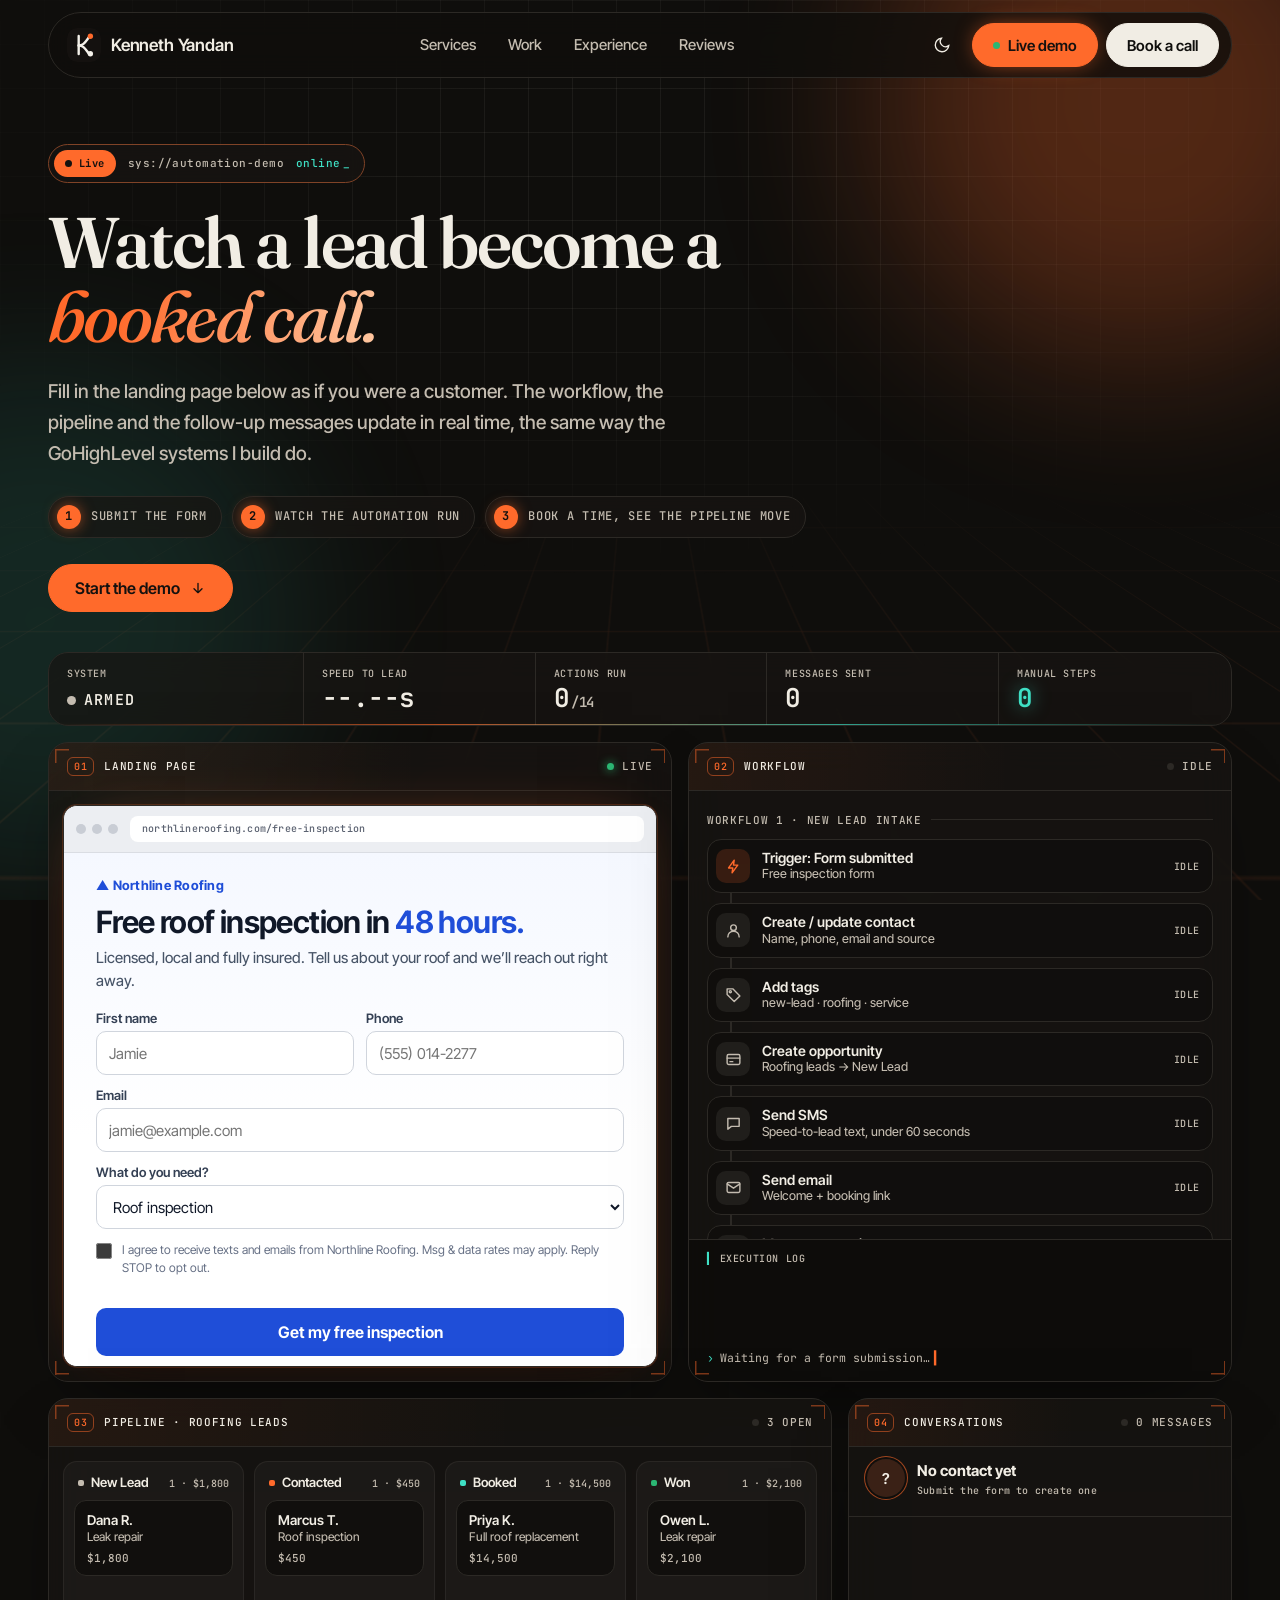
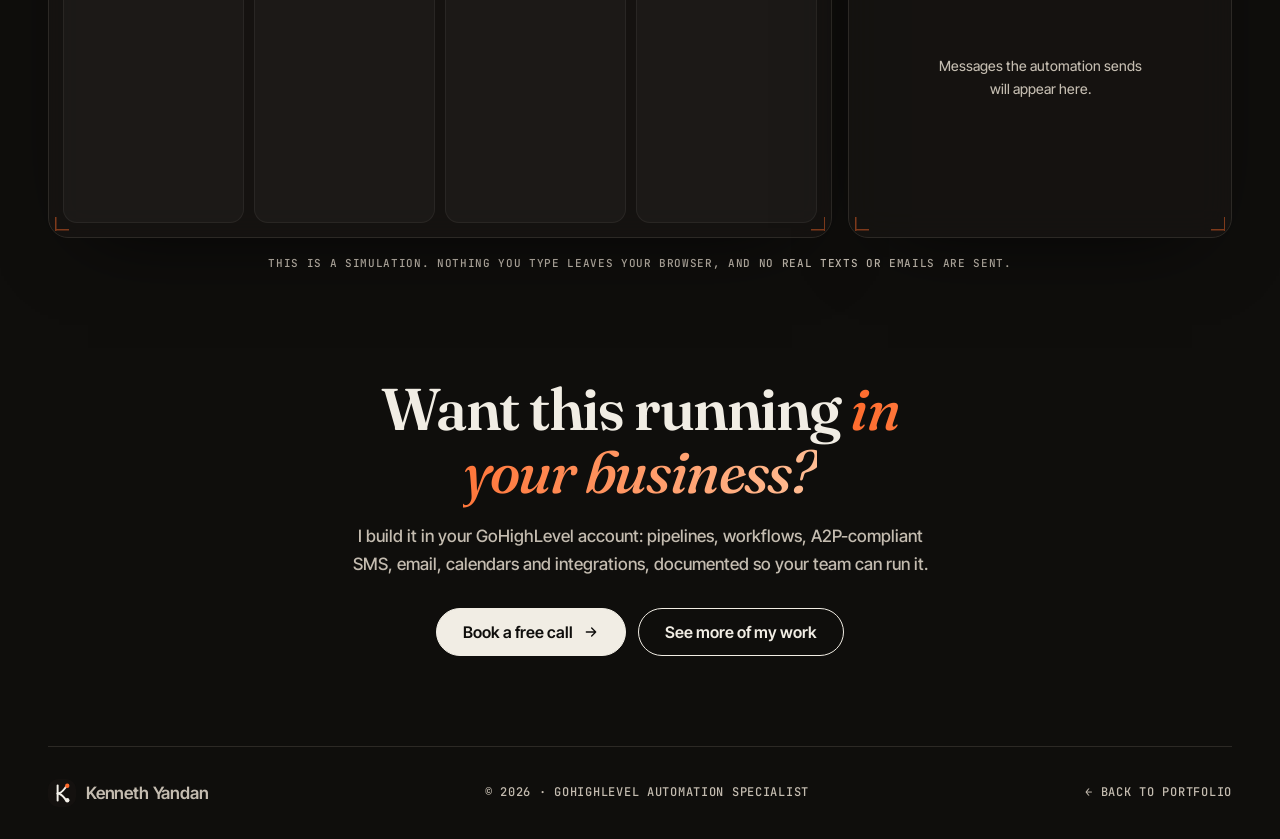
==== demo/index.html @ 8fd677c6 "Add interactive live automation demo page Adds /demo/, a simulated GoHighLevel-style automation that" ====
<!DOCTYPE html>
<html lang="en">
<head>
<meta charset="utf-8">
<meta name="viewport" content="width=device-width, initial-scale=1">
<title>Live Automation Demo | Kenneth Yandan</title>
<meta name="description" content="Try a live GoHighLevel-style automation: submit a landing page form and watch the workflow run, the pipeline move and the follow-up SMS and email go out in real time.">
<meta name="author" content="Kenneth Yandan">
<link rel="canonical" href="https://kennethyandan.com/demo/">
<meta name="theme-color" content="#0F0E0C">
<meta property="og:type" content="website">
<meta property="og:site_name" content="Kenneth Yandan">
<meta property="og:url" content="https://kennethyandan.com/demo/">
<meta property="og:title" content="Live Automation Demo | Kenneth Yandan">
<meta property="og:description" content="Fill a landing page and watch the workflow, pipeline and follow-up run in real time.">
<meta property="og:image" content="https://kennethyandan.com/assets/og-image.png">
<meta name="twitter:card" content="summary_large_image">
<link rel="icon" href="/assets/logo.svg" type="image/svg+xml">
<link rel="apple-touch-icon" href="/assets/apple-touch-icon.png">
<link rel="manifest" href="/site.webmanifest">
<link rel="preconnect" href="https://fonts.googleapis.com">
<link rel="preconnect" href="https://fonts.gstatic.com" crossorigin>
<link href="https://fonts.googleapis.com/css2?family=Fraunces:ital,opsz,wght@0,9..144,500..700;1,9..144,500..700&family=Inter+Tight:wght@400..700&family=JetBrains+Mono:wght@400;500&display=swap" rel="stylesheet">
<link rel="stylesheet" href="/styles.css">
<link rel="stylesheet" href="/demo/demo.css">
<script>try{var t=localStorage.getItem('ky-theme');document.documentElement.dataset.theme=t==='light'?'light':'dark'}catch(e){}</script>
</head>
<body class="demo-page">
<div class="fx-bg" aria-hidden="true"><div class="fx-floor"></div><i class="orb o1"></i><i class="orb o2"></i></div>
<a class="skip" href="#main">Skip to content</a>

<header class="nav" id="top">
  <a class="brand" href="/" aria-label="Kenneth Yandan, home">
    <img src="/assets/logo.svg" alt="" width="34" height="34">
    <span>Kenneth Yandan</span>
  </a>
  <nav aria-label="Primary" class="links" id="menu">
    <a href="/#services">Services</a>
    <a href="/#work">Work</a>
    <a href="/#experience">Experience</a>
    <a href="/#proof">Reviews</a>
    <a href="/demo/" class="m-only nav-demo act" aria-current="page"><i aria-hidden="true"></i>Live demo</a>
  </nav>
  <div class="nav-end">
    <button class="icon-btn" id="theme" type="button" aria-label="Toggle dark mode">
      <svg viewBox="0 0 24 24" width="18" height="18" fill="none" stroke="currentColor" stroke-width="1.8" stroke-linecap="round" aria-hidden="true"><path d="M21 12.8A9 9 0 1 1 11.2 3a7 7 0 0 0 9.8 9.8z"/></svg>
    </button>
    <a class="btn btn-sm btn-demo on" href="/demo/" aria-current="page"><i aria-hidden="true"></i>Live demo</a>
    <a class="btn btn-sm" href="https://calendly.com/kennethyandan/contact" target="_blank" rel="noopener noreferrer">Book a call</a>
    <button class="icon-btn burger" id="burger" type="button" aria-label="Open menu" aria-expanded="false" aria-controls="menu">
      <svg viewBox="0 0 24 24" width="20" height="20" fill="none" stroke="currentColor" stroke-width="1.8" stroke-linecap="round" aria-hidden="true"><path d="M4 8h16M4 16h16"/></svg>
    </button>
  </div>
</header>

<main id="main">
<section class="d-hero wrap" aria-labelledby="d-h">
  <p class="hud-tag mono"><span class="lv"><i aria-hidden="true"></i>Live</span> sys://automation-demo <b>online</b></p>
  <h1 id="d-h" class="d-title">Watch a lead become a <em>booked call.</em></h1>
  <p class="lead">Fill in the landing page below as if you were a customer. The workflow, the pipeline and the follow-up messages update in real time, the same way the GoHighLevel systems I build do.</p>
  <ol class="d-how mono" aria-label="How to use the demo">
    <li><b>1</b> Submit the form</li>
    <li><b>2</b> Watch the automation run</li>
    <li><b>3</b> Book a time, see the pipeline move</li>
  </ol>
  <a class="btn start" href="#lab" id="start">Start the demo
    <svg viewBox="0 0 24 24" width="16" height="16" fill="none" stroke="currentColor" stroke-width="2" stroke-linecap="round" stroke-linejoin="round" aria-hidden="true"><path d="M12 5v14M6 13l6 6 6-6"/></svg>
  </a>
</section>

<section class="wrap lab" id="lab" aria-label="Automation demo">
  <div class="hud" role="status" aria-label="Live metrics">
    <div class="hud-sys"><span class="mono">System</span><b id="m-sys" class="mono">Armed</b></div>
    <div><span class="mono">Speed to lead</span><b id="m-speed">--.--s</b></div>
    <div><span class="mono">Actions run</span><b><span id="m-act">0</span><small>/14</small></b></div>
    <div><span class="mono">Messages sent</span><b id="m-msg">0</b></div>
    <div><span class="mono">Manual steps</span><b class="zero">0</b></div>
  </div>
  <div class="tabs" role="tablist" aria-label="Demo panels">
    <button role="tab" type="button" class="tab on" data-p="page" aria-selected="true" aria-controls="p-page" id="t-page">Page<i></i></button>
    <button role="tab" type="button" class="tab" data-p="flow" aria-selected="false" aria-controls="p-flow" id="t-flow">Workflow<i></i></button>
    <button role="tab" type="button" class="tab" data-p="pipe" aria-selected="false" aria-controls="p-pipe" id="t-pipe">Pipeline<i></i></button>
    <button role="tab" type="button" class="tab" data-p="inbox" aria-selected="false" aria-controls="p-inbox" id="t-inbox">Inbox<i></i></button>
  </div>

  <div class="grid">
    <!-- LANDING PAGE -->
    <article class="pane pane-page on" id="p-page" role="tabpanel" aria-labelledby="t-page">
      <header class="ph"><span class="mono"><em class="pid">01</em>Landing page</span><span class="st mono" id="s-page">Live</span></header>
      <div class="browser">
        <div class="bar"><span class="dots" aria-hidden="true"><i></i><i></i><i></i></span><span class="url mono" id="url">northlineroofing.com/free-inspection</span></div>
        <div class="site" id="site">
          <!-- step: form -->
          <div class="scr on" data-s="form">
            <p class="lp-brand">▲ Northline Roofing</p>
            <h2 class="lp-h">Free roof inspection in <u>48 hours.</u></h2>
            <p class="lp-sub">Licensed, local and fully insured. Tell us about your roof and we’ll reach out right away.</p>
            <form class="lp-form" id="lp" novalidate>
              <div class="two">
                <label>First name<input name="fname" autocomplete="off" required maxlength="30" placeholder="Jamie"></label>
                <label>Phone<input name="phone" type="tel" autocomplete="off" required maxlength="20" placeholder="(555) 014-2277"></label>
              </div>
              <label>Email<input name="email" type="email" autocomplete="off" required maxlength="60" placeholder="jamie@example.com"></label>
              <label>What do you need?
                <select name="svc">
                  <option value="Roof inspection" data-v="450">Roof inspection</option>
                  <option value="Leak repair" data-v="1800">Leak repair</option>
                  <option value="Full roof replacement" data-v="14500">Full roof replacement</option>
                </select>
              </label>
              <label class="chk"><input type="checkbox" name="ok" required> <span>I agree to receive texts and emails from Northline Roofing. Msg &amp; data rates may apply. Reply STOP to opt out.</span></label>
              <p class="lp-err" id="lp-err" role="alert"></p>
              <button class="lp-btn" type="submit">Get my free inspection</button>
              <button class="lp-fill" type="button" id="fill">Fill with sample details</button>
            </form>
          </div>
          <!-- step: automation still running -->
          <div class="scr" data-s="prep">
            <p class="lp-brand">▲ Northline Roofing</p>
            <h2 class="lp-h">Thanks, <span data-name>Jamie</span>! One moment…</h2>
            <p class="lp-sub">We’re getting everything ready. Your booking calendar opens as soon as this finishes.</p>
            <ul class="prep" aria-live="polite">
              <li data-k="contact">Saving your details</li>
              <li data-k="opp">Opening your request</li>
              <li data-k="sms">Texting you a confirmation</li>
              <li data-k="email">Emailing next steps</li>
              <li data-k="contacted">Preparing the booking calendar</li>
            </ul>
          </div>
          <!-- step: thank you + calendar -->
          <div class="scr" data-s="book">
            <p class="lp-brand">▲ Northline Roofing</p>
            <h2 class="lp-h">Thanks, <span data-name>Jamie</span>! Pick a time.</h2>
            <p class="lp-sub">Choose a slot for your <span data-svc>roof inspection</span>. Our automation already texted and emailed you.</p>
            <div class="slots" id="slots"></div>
            <button class="lp-btn" type="button" id="confirm" disabled>Confirm booking</button>
          </div>
          <!-- step: confirmed -->
          <div class="scr" data-s="done">
            <div class="ok-badge" aria-hidden="true"><svg viewBox="0 0 24 24" width="30" height="30" fill="none" stroke="currentColor" stroke-width="2.4" stroke-linecap="round" stroke-linejoin="round"><path d="m5 12.5 4.5 4.5L19 7.5"/></svg></div>
            <h2 class="lp-h">You’re booked, <span data-name>Jamie</span>.</h2>
            <p class="lp-sub" id="done-when"></p>
            <p class="lp-note">That’s the whole system: capture, follow-up and booking, without anyone touching a keyboard.</p>
            <button class="lp-fill" type="button" id="again">Run the demo again</button>
          </div>
        </div>
      </div>
    </article>

    <!-- WORKFLOW -->
    <article class="pane pane-flow" id="p-flow" role="tabpanel" aria-labelledby="t-flow">
      <header class="ph"><span class="mono"><em class="pid">02</em>Workflow</span><span class="st mono" id="s-flow">Idle</span></header>
      <div class="wf" id="wf" data-lenis-prevent></div>
      <div class="log" aria-live="polite">
        <p class="mono log-h">Execution log</p>
        <ol id="log"><li class="mono muted">Waiting for a form submission…</li></ol>
      </div>
    </article>

    <!-- PIPELINE -->
    <article class="pane pane-pipe" id="p-pipe" role="tabpanel" aria-labelledby="t-pipe">
      <header class="ph"><span class="mono"><em class="pid">03</em>Pipeline · Roofing leads</span><span class="st mono" id="s-pipe">4 open</span></header>
      <div class="board" id="board" data-lenis-prevent></div>
    </article>

    <!-- INBOX -->
    <article class="pane pane-inbox" id="p-inbox" role="tabpanel" aria-labelledby="t-inbox">
      <header class="ph"><span class="mono"><em class="pid">04</em>Conversations</span><span class="st mono" id="s-inbox">0 messages</span></header>
      <div class="who-bar" id="who"><span class="av">?</span><div><b>No contact yet</b><small class="mono">Submit the form to create one</small></div></div>
      <div class="tagrow" id="tags"></div>
      <div class="thread" id="thread" data-lenis-prevent aria-live="polite"></div>
    </article>
  </div>

  <p class="fine mono">This is a simulation. Nothing you type leaves your browser, and no real texts or emails are sent.</p>
</section>

<section class="wrap d-cta">
  <h2>Want this running <em>in your business?</em></h2>
  <p>I build it in your GoHighLevel account: pipelines, workflows, A2P-compliant SMS, email, calendars and integrations, documented so your team can run it.</p>
  <div class="cta-row">
    <a class="btn" href="https://calendly.com/kennethyandan/contact" target="_blank" rel="noopener noreferrer">Book a free call
      <svg viewBox="0 0 24 24" width="16" height="16" fill="none" stroke="currentColor" stroke-width="2" stroke-linecap="round" stroke-linejoin="round" aria-hidden="true"><path d="M5 12h14M13 6l6 6-6 6"/></svg>
    </a>
    <a class="btn btn-ghost" href="/#work">See more of my work</a>
  </div>
</section>
</main>

<footer class="foot wrap">
  <a class="brand" href="/"><img src="/assets/logo.svg" alt="" width="28" height="28"><span>Kenneth Yandan</span></a>
  <span class="mono">© <span id="yr">2026</span> · GoHighLevel Automation Specialist</span>
  <a class="mono" href="/">← Back to portfolio</a>
</footer>

<script src="/demo/demo.js" defer></script>
</body>
</html>
---- styles.css ----
:root{
  --bg:#0F0E0C; --surface:#181613; --ink:#F1EDE4; --muted:#C4BCB0; --line:#2C2925;
  --accent:#FF7A45; --accent-2:#FF6A2B; --on-ink:#0F0E0C;
  --serif:'Fraunces',Georgia,serif; --sans:'Inter Tight',system-ui,sans-serif; --mono:'JetBrains Mono',ui-monospace,monospace;
  --ease:cubic-bezier(.2,.7,.2,1); --r:20px; --gut:clamp(16px,4vw,48px);
  color-scheme:dark;
}
:root[data-theme="light"]{
  --bg:#F4F1EA; --surface:#FBF9F4; --ink:#14110F; --muted:#463F37; --line:#D9D3C7;
  --accent:#C7431A; --accent-2:#FF6A2B; --on-ink:#F4F1EA; color-scheme:light;
}
*{box-sizing:border-box;margin:0;padding:0}
html{scroll-behavior:smooth;scroll-padding-top:84px}
body{background:var(--bg);color:var(--ink);font:450 17px/1.65 var(--sans);-webkit-font-smoothing:antialiased;overflow-x:hidden;transition:background .4s var(--ease),color .4s var(--ease)}
img{max-width:100%;display:block}
a{color:inherit}
em{font-family:var(--serif);font-style:italic;font-weight:500;color:var(--accent)}
.mono{font:500 12px/1.4 var(--mono);letter-spacing:.06em;text-transform:uppercase}
.wrap{width:min(1240px,100% - 2*var(--gut));margin-inline:auto}
.sr,.skip:not(:focus){position:absolute;width:1px;height:1px;overflow:hidden;clip:rect(0 0 0 0);white-space:nowrap}
.skip:focus{position:fixed;top:12px;left:12px;z-index:200;background:var(--ink);color:var(--bg);padding:10px 16px;border-radius:8px}
:focus-visible{outline:3px solid var(--accent);outline-offset:3px;border-radius:6px}
.progress{position:fixed;inset:0 0 auto 0;height:2px;z-index:120}
.progress i{display:block;height:100%;width:100%;background:var(--accent);transform:scaleX(0);transform-origin:left}

/* nav */
.nav{position:fixed;inset:12px var(--gut) auto;z-index:100;display:flex;align-items:center;justify-content:space-between;gap:16px;padding:10px 12px 10px 18px;border:1px solid var(--line);border-radius:999px;background:color-mix(in srgb,var(--bg) 80%,transparent);backdrop-filter:blur(14px);-webkit-backdrop-filter:blur(14px);max-width:1240px;margin-inline:auto}
.brand{display:inline-flex;align-items:center;gap:10px;text-decoration:none;font-weight:600;letter-spacing:-.01em}
.brand img{border-radius:10px}
.links{display:flex;gap:4px}
.links a{text-decoration:none;font-weight:500;font-size:15px;color:var(--muted);padding:8px 14px;border-radius:999px;transition:color .2s,background .2s}
.links a:hover,.links a.act{color:var(--ink);background:color-mix(in srgb,var(--ink) 7%,transparent)}
.nav-end{display:flex;align-items:center;gap:8px}
.icon-btn{width:44px;height:44px;display:grid;place-items:center;border:0;background:transparent;color:var(--ink);border-radius:50%;cursor:pointer;transition:background .2s}
.icon-btn:hover{background:color-mix(in srgb,var(--ink) 8%,transparent)}
.burger{display:none}
.btn{display:inline-flex;align-items:center;gap:10px;min-height:48px;padding:0 26px;border-radius:999px;border:1px solid var(--ink);background:var(--ink);color:var(--on-ink);font:600 16px var(--sans);text-decoration:none;cursor:pointer;transition:transform .3s var(--ease),background .25s,color .25s}
.btn:hover{background:var(--accent);border-color:var(--accent);color:#fff}
.btn-ghost{background:transparent;color:var(--ink)}
.btn-ghost:hover{background:var(--ink);border-color:var(--ink);color:var(--on-ink)}
.btn-sm{min-height:44px;padding:0 20px;font-size:15px}

/* hero */
.hero{position:relative;padding:150px 0 40px;overflow:hidden}
.glow{position:absolute;inset:0;pointer-events:none;background:radial-gradient(520px circle at var(--mx,70%) var(--my,30%),color-mix(in srgb,var(--accent-2) 22%,transparent),transparent 70%)}
.hero-grid{position:relative;display:grid;grid-template-columns:1.25fr .75fr;gap:clamp(24px,5vw,80px);align-items:center}
.eyebrow{display:flex;align-items:center;gap:10px;font:500 13px var(--mono);letter-spacing:.08em;text-transform:uppercase;color:var(--muted);margin-bottom:20px}
.dot{width:8px;height:8px;border-radius:50%;background:#2BB673;box-shadow:0 0 0 0 #2BB67388;animation:ping 2s infinite}
@keyframes ping{70%{box-shadow:0 0 0 10px #2BB67300}100%{box-shadow:0 0 0 0 #2BB67300}}
h1{font:600 clamp(46px,7vw,108px)/1.02 var(--serif);letter-spacing:-.035em}
h1 .line{display:block;overflow:hidden;padding-bottom:.08em}
h1 .line>span{display:block;transform:translateY(105%);animation:up 1s var(--ease) forwards}
h1 .line:nth-child(2)>span{animation-delay:.12s} h1 .line:nth-child(3)>span{animation-delay:.24s}
@keyframes up{to{transform:none}}
.lead{max-width:560px;margin:28px 0 36px;font-size:19px;font-weight:500;color:var(--muted)}
.lead strong{color:var(--ink);font-weight:600}
.cta-row{display:flex;flex-wrap:wrap;gap:12px}
.portrait{position:relative;justify-self:center;width:min(100%,420px)}
.frame{border-radius:999px 999px 28px 28px;overflow:hidden;aspect-ratio:4/5;background:#C9541F;border:1px solid var(--line);transform:rotate(1.5deg);transition:transform .6s var(--ease)}
.portrait:hover .frame{transform:rotate(0)}
.frame img{width:100%;height:100%;object-fit:cover}
.portrait figcaption{margin-top:16px;color:var(--muted);font-size:11px}
.chip{position:absolute;display:flex;align-items:center;gap:8px;padding:9px 14px;border-radius:999px;background:var(--surface);border:1px solid var(--line);font:500 12px var(--mono);box-shadow:0 10px 30px -12px #0004;animation:float 6s ease-in-out infinite}
.chip i{width:7px;height:7px;border-radius:50%;background:#2BB673}
.c1{top:14%;left:-8%}.c2{top:52%;right:-6%;animation-delay:-2s}.c3{bottom:16%;left:-10%;animation-delay:-4s}
@keyframes float{50%{transform:translateY(-10px)}}
.stats{display:grid;grid-template-columns:repeat(4,1fr);gap:0;margin-top:72px;border-top:1px solid var(--line)}
.stats div{padding:28px 0 8px;border-right:1px solid var(--line);padding-left:24px}
.stats div:first-child{padding-left:0}.stats div:last-child{border:0}
.stats b{display:block;font:550 clamp(44px,5vw,72px)/1 var(--serif);letter-spacing:-.02em}
.stats span{color:var(--muted);font-size:14px;font-weight:500}

/* marquee */
.marquee{border-block:1px solid var(--line);overflow:hidden;padding:22px 0;margin-top:40px;position:relative}
.track{display:flex;gap:56px;width:max-content;animation:slide 40s linear infinite}
.track span{font:550 30px var(--serif);color:var(--muted);white-space:nowrap}
.track span::after{content:"✦";margin-left:56px;color:var(--accent);font-size:16px;vertical-align:middle}
.marquee:hover .track{animation-play-state:paused}
@keyframes slide{to{transform:translateX(-50%)}}

/* sections */
section.wrap,.dsec,.proof,.contact{padding-block:clamp(48px,5.6vw,88px)}
section.wrap{position:relative}
section.wrap:not(.about)::before{content:'';position:absolute;top:0;left:0;right:0;height:1px;background:var(--line);transform:scaleX(var(--ls,1));transform-origin:left}
.dsec+.work::before{display:none}
.about{border-top:0!important;padding-top:clamp(56px,6vw,96px)}

.proof{padding-inline:0}
h2{font:600 clamp(34px,4.6vw,66px)/1.08 var(--serif);letter-spacing:-.025em;max-width:18ch}
h2.big{max-width:22ch}
.about-grid{display:grid;grid-template-columns:1.1fr .9fr;gap:clamp(24px,6vw,96px);align-items:start}
.about-grid p{color:var(--muted);font-weight:500;margin-bottom:18px}
.links-inline a{color:var(--accent);font-weight:500;text-underline-offset:4px}

.rows{list-style:none;margin-top:40px;border-top:1px solid var(--line)}
.row{display:grid;grid-template-columns:60px 1.1fr 1.4fr 1fr;gap:24px;align-items:baseline;padding:26px 12px;border-bottom:1px solid var(--line);transition:background .3s,padding .4s var(--ease)}
.row:hover{background:var(--surface);padding-left:28px}
.row h3{font:550 30px/1.15 var(--serif);letter-spacing:-.01em}
.row p{color:var(--muted);font-size:16px;font-weight:500}
.row .n,.tags{color:var(--muted)}
.tags{font-size:11px;text-align:right}


/* work */
.work-head{display:flex;flex-wrap:wrap;justify-content:space-between;align-items:end;gap:24px}
.filters{display:flex;flex-wrap:wrap;gap:8px}
.f{min-height:44px;padding:0 18px;border-radius:999px;border:1px solid var(--line);background:transparent;color:var(--ink);font:500 14px var(--sans);cursor:pointer;transition:all .2s}
.f:hover{border-color:var(--ink)}.f.on{background:var(--ink);color:var(--on-ink);border-color:var(--ink)}
.list{list-style:none;margin-top:32px;border-top:1px solid var(--line)}
.item{display:grid;grid-template-columns:52px 1fr 180px 40px;align-items:center;gap:20px;padding:22px 8px;border-bottom:1px solid var(--line);text-decoration:none;color:inherit;transition:background .25s,padding .4s var(--ease),opacity .3s}
a.item{cursor:pointer}
.item:hover{background:var(--surface);padding-left:22px}
.item .t{font:550 clamp(22px,2.6vw,34px)/1.15 var(--serif)}
.item .k,.item .n{color:var(--muted)}
.item .ar{justify-self:end;opacity:.3;transition:opacity .2s,transform .3s var(--ease)}
a.item:hover .ar{opacity:1;transform:translate(3px,-3px);color:var(--accent)}
.item[hidden]{display:none}
.note{margin-top:24px;color:var(--muted);font-size:11px}
.peek{position:fixed;left:0;top:0;z-index:90;width:340px;border-radius:16px;overflow:hidden;background:var(--surface);border:1px solid var(--line);pointer-events:none;opacity:0;scale:.92;transition:opacity .2s,scale .3s var(--ease);box-shadow:0 30px 60px -20px #0009}
.peek.show{opacity:1;scale:1}
.peek .shot{aspect-ratio:16/10;background:linear-gradient(135deg,var(--line),var(--surface))}
.peek img{width:100%;height:100%;object-fit:cover;object-position:top;opacity:0;transition:opacity .25s}
.peek img.ok{opacity:1}
.peek .cap{display:flex;justify-content:space-between;align-items:center;gap:12px;padding:12px 14px}
.peek .cap b{font:600 14px/1.25 var(--sans)}
.peek .cap .mono{color:var(--accent);font-size:10px;white-space:nowrap}

/* exp */
.jobs{margin-top:40px;border-top:1px solid var(--line)}
.job{display:grid;grid-template-columns:220px 1fr;gap:32px;padding:32px 0;border-bottom:1px solid var(--line)}
.when{color:var(--accent)}
.job h3{font:550 34px/1.1 var(--serif)}
.org{color:var(--muted);margin:6px 0 16px;font-weight:500}
.job ul{color:var(--muted);padding-left:18px;max-width:720px}.job li{margin-bottom:6px}
.edu{margin-top:28px;color:var(--muted);font-size:12px}

/* proof */
.proof{background:var(--surface);border-block:1px solid var(--line)}
.cards{display:grid;grid-template-columns:repeat(2,1fr);gap:16px;margin-top:56px}
.card{border:1px solid var(--line);background:var(--bg);border-radius:var(--r);padding:28px;display:flex;flex-direction:column;gap:12px;transition:transform .4s var(--ease)}
.card:hover{transform:translateY(-6px)}
.stars{color:var(--accent);letter-spacing:3px}
blockquote{display:none}
.card p{color:var(--muted);font-size:15px;font-weight:500;flex:1}
.card .who{display:flex;align-items:center;gap:12px;margin-top:8px}
.av{width:40px;height:40px;border-radius:50%;display:grid;place-items:center;font:600 15px var(--sans);background:color-mix(in srgb,var(--accent) 18%,var(--bg));color:var(--ink)}
.badge{display:inline-flex;align-items:center;gap:8px;font:600 14px var(--sans)}
.badge::before{content:'';width:9px;height:9px;border-radius:50%;background:#2BB673}
.card q{quotes:none;font:500 16px/1.55 var(--sans);color:var(--ink)}
.card small{color:var(--muted);font:500 12px var(--mono)}
.socials{display:flex;flex-wrap:wrap;gap:10px;margin-top:8px}
.socials a{display:inline-flex;align-items:center;min-height:44px;padding:0 18px;border:1px solid var(--line);border-radius:999px;text-decoration:none;font-weight:600;font-size:15px;transition:all .2s}
.socials a:hover{background:var(--ink);color:var(--on-ink);border-color:var(--ink)}
.book{margin-top:32px}
figcaption{font-weight:600}

/* contact */
.huge{font-size:clamp(44px,6.4vw,96px);max-width:14ch}
.c-grid{display:grid;grid-template-columns:1.1fr .9fr;gap:clamp(32px,6vw,96px);align-items:start}
.c-links{list-style:none;margin-top:40px;display:grid;gap:18px}
.c-links li{display:grid;gap:2px}.c-links .mono{color:var(--muted)}
.c-links a{font-size:22px;text-underline-offset:5px}.c-links a:hover{color:var(--accent)}
.form{display:grid;gap:8px;padding:32px;border:1px solid var(--line);border-radius:28px;background:var(--surface)}
.form label{font-weight:500;font-size:15px;margin-top:8px}
.form input,.form textarea{width:100%;font:400 16px var(--sans);color:var(--ink);background:var(--bg);border:1px solid var(--line);border-radius:14px;padding:14px 16px;min-height:48px}
.form input:focus,.form textarea:focus{outline:3px solid color-mix(in srgb,var(--accent) 55%,transparent);border-color:var(--accent)}
.form .btn{margin-top:16px;justify-content:center}
.err{font-size:14px;min-height:20px}
.err{color:#FF8A7A}
:root[data-theme="light"] .err{color:#C0271B}
.hint{color:var(--muted);font-size:13px}
.foot{display:flex;flex-wrap:wrap;justify-content:space-between;align-items:center;gap:16px;padding-block:32px;border-top:1px solid var(--line);color:var(--muted)}
.foot a{text-decoration:none}
.foot .socials{margin:0}

/* reveal */
.reveal{opacity:0;transform:translateY(28px);transition:opacity .9s var(--ease),transform .9s var(--ease)}
.reveal.in{opacity:1;transform:none}

/* responsive */
@media (max-width:980px){
  .hero-grid,.about-grid,.c-grid{grid-template-columns:1fr}
  .portrait{order:-1;width:min(70%,320px);justify-self:start}
  .row{grid-template-columns:44px 1fr;gap:8px 16px}.row p,.row .tags{grid-column:2;text-align:left}
  .job{grid-template-columns:1fr;gap:12px}
  .hero{padding-top:120px}
}
@media (max-width:860px){
  .burger{display:grid}
  .links{position:fixed;inset:76px var(--gut) auto;flex-direction:column;padding:12px;background:var(--surface);border:1px solid var(--line);border-radius:24px;opacity:0;pointer-events:none;transform:translateY(-8px);transition:.25s var(--ease)}
  .links.open{opacity:1;pointer-events:auto;transform:none}
  .links a{font-size:18px;padding:14px 16px}
  .nav-end .btn-sm{display:none}
}
@media (max-width:640px){
  body{font-size:16px}
  .stats{grid-template-columns:repeat(2,1fr)}
  .stats div:nth-child(2){border-right:0}.stats div:nth-child(3){padding-left:0}
  .item{grid-template-columns:36px 1fr 28px}.item .k{display:none}
  .cards{grid-template-columns:1fr}
  .c1{left:-2%}.c3{left:-2%}.c2{right:-2%}
  .form{padding:22px}
}
@media (hover:none){.peek{display:none}}
@media (prefers-reduced-motion:reduce){
  *,*::before,*::after{animation-duration:.01ms!important;animation-iteration-count:1!important;transition-duration:.01ms!important;scroll-behavior:auto!important}
  .reveal{opacity:1;transform:none}h1 .line>span{transform:none}
  .track{animation:none}
}

/* ambient background + cursor */
.ambient{position:fixed;inset:0;z-index:-1;pointer-events:none;overflow:hidden}
.amb{position:absolute;width:var(--s);height:var(--s);color:var(--ink);opacity:.13;will-change:transform}
.amb svg{width:100%;height:100%;animation:drift var(--dur) ease-in-out var(--dl) infinite alternate}
@keyframes drift{from{transform:translateY(-14px) rotate(calc(var(--rot)*-1))}to{transform:translateY(14px) rotate(var(--rot))}}

.has-cursor,.has-cursor a,.has-cursor button,.has-cursor label{cursor:none}
.has-cursor input,.has-cursor textarea{cursor:text}
.ring,.cdot{position:fixed;left:0;top:0;pointer-events:none;z-index:300;will-change:transform}
.ring{width:38px;height:38px;border:1.5px solid var(--accent-2);border-radius:50%;transition:width .25s var(--ease),height .25s var(--ease),background .25s}
.ring.big{width:64px;height:64px;background:color-mix(in srgb,var(--accent-2) 18%,transparent)}
.cdot{width:6px;height:6px;border-radius:50%;background:var(--accent-2)}
.portrait .frame{transform:perspective(900px) rotate(1.5deg) rotateX(var(--tx,0deg)) rotateY(var(--ty,0deg));transition:transform .25s var(--ease)}
.portrait:hover .frame{transform:perspective(900px) rotateX(var(--tx,0deg)) rotateY(var(--ty,0deg))}

/* see more */
.more{display:inline-flex;align-items:center;gap:10px;margin-top:28px;min-height:48px;padding:0 24px;border-radius:999px;border:1px solid var(--ink);background:transparent;color:var(--ink);font:600 15px var(--sans);cursor:pointer;transition:background .25s,color .25s}
.more:hover{background:var(--ink);color:var(--on-ink)}
.more svg{transition:transform .3s var(--ease)}.more.open svg{transform:rotate(180deg)}
.more[hidden]{display:none}
.list li:not([hidden]){animation:in .5s var(--ease) both}
@keyframes in{from{opacity:0;transform:translateY(10px)}}
/* calmer ambient icons */
.amb{opacity:.08!important}
:root[data-theme="light"] .amb{opacity:.055!important}
@keyframes drift{from{transform:translateY(-7px) rotate(calc(var(--rot)*-.5))}to{transform:translateY(7px) rotate(calc(var(--rot)*.5))}}
@media (max-width:1100px){.ambient{display:none}}
/* new cursor: dot that morphs into a labelled pill */
.ring,.cdot{display:none}
.cur{position:fixed;left:0;top:0;z-index:300;pointer-events:none;will-change:transform}
.cur span{position:absolute;left:0;top:0;translate:-50% -50%;display:grid;place-items:center;width:10px;height:10px;border-radius:999px;background:var(--accent-2);color:#14110F;font:700 12px var(--sans);letter-spacing:.02em;overflow:hidden;transition:width .3s var(--ease),height .3s var(--ease),opacity .2s,scale .2s}
.cur.link span{width:34px;height:34px;opacity:.35}
.cur.pill span{width:64px;height:64px;opacity:1}
.cur.text span{width:2px;height:22px;border-radius:2px}
.cur.down span{scale:.8}
@media (prefers-reduced-motion:reduce){.cur{display:none}}

/* mobile: centered hero, better touch + sizing */
html{-webkit-text-size-adjust:100%}
a,button{-webkit-tap-highlight-color:transparent;touch-action:manipulation}
@media (max-width:980px){
  .hero{padding:104px 0 32px}
  .hero-copy{text-align:center}
  .hero-copy .eyebrow{display:block;text-align:center}
  .hero-copy .dot{display:inline-block;margin-right:8px;vertical-align:middle}
  .hero-copy .lead{margin-inline:auto}
  .cta-row{justify-content:center}
  .portrait{justify-self:center;margin-inline:auto;width:min(74%,300px)}
  .portrait figcaption{text-align:center}
  .stats{margin-top:48px;text-align:center}
  .stats div{padding-left:0}
}
@media (max-width:640px){
  :root{--gut:20px}
  .nav{inset:10px 12px auto;padding:6px 8px 6px 14px}
  h1{font-size:clamp(38px,11.4vw,52px);line-height:1.04}
  .lead{font-size:17px;margin:20px auto 28px}
  .cta-row .btn{width:100%;justify-content:center}
  .eyebrow{font-size:11px;letter-spacing:.06em}
  h2{font-size:clamp(30px,9vw,40px);max-width:none}
  .huge{font-size:clamp(38px,11vw,52px)}
  .chip{font-size:10px;padding:7px 11px}
  .c1{top:8%;left:-6%}.c2{top:46%;right:-8%}.c3{bottom:12%;left:-8%}
  .stats b{font-size:44px}
  .row{padding:22px 4px}.row h3{font-size:24px}
  .item{padding:18px 4px;gap:12px;grid-template-columns:30px 1fr 24px}.item .t{font-size:20px}
  .job h3{font-size:26px}
  .filters{gap:6px}.f{padding:0 14px}
  .card{padding:22px}.form{border-radius:22px}
  .foot{flex-direction:column;text-align:center;gap:14px}.foot .socials{justify-content:center}
  .c-links a{font-size:19px;overflow-wrap:anywhere}
  .more{width:100%;justify-content:center}
  .marquee .track span{font-size:24px}
}


/* ---- Lenis smooth scroll ---- */
html.lenis,html.lenis body{height:auto}
.lenis.lenis-smooth{scroll-behavior:auto!important}
.lenis.lenis-smooth [data-lenis-prevent]{overscroll-behavior:contain}
.lenis.lenis-stopped{overflow:hidden}
/* ---- split-word reveals ---- */
.w{display:inline-block;overflow:hidden;vertical-align:top;padding:0 .07em .14em;margin:0 -.07em -.14em}
.w>span{display:inline-block;will-change:transform}
.sw{display:inline}
/* ---- booking pop-up ---- */
.cal{position:fixed;inset:0;z-index:250;display:grid;place-items:center;padding:24px}
.cal[hidden]{display:none}
.cal-bg{position:absolute;inset:0;background:color-mix(in srgb,#000 66%,transparent);-webkit-backdrop-filter:blur(12px);backdrop-filter:blur(12px);opacity:0;transition:opacity .4s var(--ease)}
.cal-panel{position:relative;display:flex;flex-direction:column;width:min(980px,100%);height:min(780px,calc(100dvh - 48px));background:var(--surface);border:1px solid var(--line);border-radius:28px;box-shadow:0 50px 140px -30px #000d,0 0 0 1px color-mix(in srgb,var(--accent-2) 10%,transparent);overflow:hidden;opacity:0;transform:translateY(28px) scale(.96);transition:opacity .4s var(--ease),transform .6s var(--ease)}
.cal-panel::before{content:'';position:absolute;inset:-40% -20% auto auto;width:60%;height:70%;background:radial-gradient(closest-side,color-mix(in srgb,var(--accent-2) 26%,transparent),transparent);pointer-events:none}
.cal.open .cal-bg{opacity:1}.cal.open .cal-panel{opacity:1;transform:none}
.cal-head{position:relative;display:flex;align-items:center;justify-content:space-between;gap:16px;padding:16px 18px 16px 22px;border-bottom:1px solid var(--line)}
.cal-id{display:flex;align-items:center;gap:14px}.cal-id img{border-radius:12px}
.cal-title{font:600 22px/1.1 var(--serif);letter-spacing:-.01em}
.cal-sub{color:var(--muted);font-size:14px;font-weight:500}
.cal-x{width:44px;height:44px;flex:none;display:grid;place-items:center;border-radius:50%;border:1px solid var(--line);background:transparent;color:var(--ink);cursor:pointer;transition:background .2s,transform .4s var(--ease),border-color .2s}
.cal-x:hover{background:var(--ink);color:var(--on-ink);border-color:var(--ink);transform:rotate(90deg)}
.cal-body{position:relative;flex:1;min-height:0}
.cal-frame{position:absolute;inset:0}
.cal-frame iframe,.cal-frame .calendly-inline-widget{position:absolute;inset:0;width:100%!important;height:100%!important;min-width:0!important;border:0}
.cal-skel{position:absolute;inset:0;display:grid;place-content:center;justify-items:center;gap:16px;background:var(--surface);color:var(--muted);transition:opacity .5s,visibility .5s;pointer-events:none}
.cal-body:not(.loading) .cal-skel{opacity:0;visibility:hidden}
.spin{width:40px;height:40px;border-radius:50%;border:3px solid var(--line);border-top-color:var(--accent-2);animation:spin .9s linear infinite}
@keyframes spin{to{transform:rotate(360deg)}}
.cal-foot{padding:12px 20px calc(12px + env(safe-area-inset-bottom));border-top:1px solid var(--line);text-align:center}
.cal-foot a{color:var(--muted);text-decoration:none;font-size:11px}.cal-foot a:hover{color:var(--accent)}
html.modal-open,html.modal-open *{cursor:auto!important}
html.modal-open .cal-x,html.modal-open .cal-foot a{cursor:pointer!important}
html.modal-open .cur{display:none}
html.modal-open{overflow:hidden}
@media (max-width:640px){
  .cal{padding:0;place-items:end center}
  .cal-panel{width:100%;height:min(92dvh,760px);border-radius:26px 26px 0 0;transform:translateY(100%)}
  .cal-head{padding:14px 14px 14px 18px}
  .cal-title{font-size:19px}.cal-sub{font-size:13px}
}
@media (prefers-reduced-motion:reduce){.cal-panel,.cal-bg{transition:none}.spin{animation-duration:2s!important}}

/* ---- live demo highlights ---- */
.links a.nav-demo{position:relative;display:inline-flex;align-items:center;gap:8px;color:var(--ink);background:color-mix(in srgb,var(--accent-2) 12%,transparent);box-shadow:inset 0 0 0 1px color-mix(in srgb,var(--accent-2) 55%,transparent),0 0 22px -6px color-mix(in srgb,var(--accent-2) 70%,transparent)}
.links a.nav-demo:hover,.links a.nav-demo.act{background:color-mix(in srgb,var(--accent-2) 22%,transparent);color:var(--ink)}
.nav-demo i,.lv i{width:7px;height:7px;border-radius:50%;background:#2BB673;box-shadow:0 0 0 0 #2BB67388;animation:ping 1.6s infinite;flex:none}
.demo-pill{display:inline-flex;align-items:center;gap:12px;margin-top:22px;padding:7px 16px 7px 7px;border-radius:999px;text-decoration:none;font-weight:600;font-size:15px;color:var(--ink);background:color-mix(in srgb,var(--accent-2) 9%,var(--surface));border:1px solid color-mix(in srgb,var(--accent-2) 45%,var(--line));box-shadow:0 10px 40px -16px color-mix(in srgb,var(--accent-2) 80%,transparent);transition:transform .3s var(--ease),border-color .3s,box-shadow .3s}
.demo-pill:hover{transform:translateY(-2px);border-color:var(--accent-2);box-shadow:0 16px 50px -14px color-mix(in srgb,var(--accent-2) 95%,transparent)}
.demo-pill svg{color:var(--accent-2);transition:transform .3s var(--ease)}.demo-pill:hover svg{transform:translateX(4px)}
.lv{display:inline-flex;align-items:center;gap:7px;padding:6px 11px;border-radius:999px;background:var(--accent-2);color:#14110F;font-weight:700;font-size:10.5px}
.lv i{background:#14110F;animation:blinkdot 1.2s infinite}
@keyframes blinkdot{50%{opacity:.25}}

/* ---- nav: live demo button beside "Book a call" ---- */
.btn-demo{gap:8px;background:color-mix(in srgb,var(--accent-2) 12%,transparent);border-color:color-mix(in srgb,var(--accent-2) 70%,transparent);color:var(--ink);box-shadow:0 0 22px -6px color-mix(in srgb,var(--accent-2) 80%,transparent)}
.btn-demo:hover,.btn-demo.on{background:var(--accent-2);border-color:var(--accent-2);color:#14110F}
.btn-demo i{width:7px;height:7px;border-radius:50%;background:#2BB673;box-shadow:0 0 0 0 #2BB67388;animation:ping 1.6s infinite;flex:none}
.m-only{display:none!important}
@media (max-width:860px){.links a.m-only{display:inline-flex!important}}

/* ---- homepage: live demo preview section (always dark, HUD look) ---- */
.dsec{--d-bg:#0B0A09;--d-ink:#F1EDE4;--d-muted:#A9A195;--d-line:#2A2622;--d-cyan:#3FE0C5;--d-ok:#2BB673;position:relative;overflow:hidden;background:var(--d-bg);color:var(--d-ink);border-block:1px solid var(--d-line)}
.dsec-bg{position:absolute;inset:0;pointer-events:none;background:radial-gradient(600px circle at 85% 20%,color-mix(in srgb,var(--accent-2) 28%,transparent),transparent 70%),radial-gradient(500px circle at 5% 100%,color-mix(in srgb,var(--d-cyan) 12%,transparent),transparent 70%)}
.dsec-bg::before{content:'';position:absolute;inset:0;background-image:linear-gradient(#ffffff0d 1px,transparent 1px),linear-gradient(90deg,#ffffff0d 1px,transparent 1px);background-size:40px 40px;-webkit-mask-image:radial-gradient(ellipse 70% 80% at 60% 40%,#000 30%,transparent 80%);mask-image:radial-gradient(ellipse 70% 80% at 60% 40%,#000 30%,transparent 80%)}
.dsec-grid{position:relative;display:grid;grid-template-columns:.9fr 1.1fr;gap:clamp(32px,5vw,72px);align-items:center}
.dsec .eyebrow{color:var(--d-muted)}
.dsec h2{max-width:14ch}
.dsec h2 em{color:var(--accent-2);text-shadow:0 0 28px color-mix(in srgb,var(--accent-2) 55%,transparent)}
.dsec-lead{margin:22px 0 24px;color:var(--d-muted);font-weight:500;max-width:520px}
.dsec-list{list-style:none;display:grid;gap:10px;margin-bottom:32px}
.dsec-list li{display:flex;align-items:center;gap:12px;font:500 15px var(--sans)}
.dsec-list i{width:18px;height:18px;flex:none;border-radius:6px;border:1px solid color-mix(in srgb,var(--d-cyan) 60%,transparent);background:color-mix(in srgb,var(--d-cyan) 12%,transparent);position:relative}
.dsec-list i::after{content:'';position:absolute;left:5px;top:2px;width:5px;height:9px;border:solid var(--d-cyan);border-width:0 2px 2px 0;transform:rotate(45deg)}
.dsec-cta{display:flex;flex-wrap:wrap;align-items:center;gap:14px 18px}
.dsec-cta>.mono{color:var(--d-muted);font-size:11px}
.dsec-btn{padding-left:8px;background:var(--accent-2);border-color:var(--accent-2);color:#14110F;box-shadow:0 14px 44px -12px color-mix(in srgb,var(--accent-2) 90%,transparent)}
.dsec-btn:hover{background:var(--d-ink);border-color:var(--d-ink);color:#14110F}
.dsec-btn .lv{background:#14110F;color:var(--accent-2)}
.dsec-btn .lv i{background:var(--accent-2)}

/* preview console */
.pv{position:relative;display:block;text-decoration:none;color:inherit;border-radius:22px;border:1px solid var(--d-line);background:color-mix(in srgb,#1A1714 80%,transparent);-webkit-backdrop-filter:blur(12px);backdrop-filter:blur(12px);box-shadow:0 0 0 1px color-mix(in srgb,var(--accent-2) 18%,transparent),0 40px 100px -40px #000,0 0 80px -30px color-mix(in srgb,var(--accent-2) 60%,transparent);overflow:hidden;transition:transform .5s var(--ease),box-shadow .5s}
.pv:hover{transform:translateY(-4px);box-shadow:0 0 0 1px color-mix(in srgb,var(--accent-2) 55%,transparent),0 40px 100px -40px #000,0 0 100px -24px color-mix(in srgb,var(--accent-2) 80%,transparent)}
.pv::before{content:'';position:absolute;inset:8px;pointer-events:none;z-index:2;background:linear-gradient(var(--accent-2),var(--accent-2)) top left/14px 1.5px,linear-gradient(var(--accent-2),var(--accent-2)) top left/1.5px 14px,linear-gradient(var(--accent-2),var(--accent-2)) top right/14px 1.5px,linear-gradient(var(--accent-2),var(--accent-2)) top right/1.5px 14px,linear-gradient(var(--accent-2),var(--accent-2)) bottom left/14px 1.5px,linear-gradient(var(--accent-2),var(--accent-2)) bottom left/1.5px 14px,linear-gradient(var(--accent-2),var(--accent-2)) bottom right/14px 1.5px,linear-gradient(var(--accent-2),var(--accent-2)) bottom right/1.5px 14px;background-repeat:no-repeat;opacity:.6}
.pv-bar{display:flex;align-items:center;gap:12px;padding:14px 18px;border-bottom:1px solid var(--d-line);background:linear-gradient(90deg,color-mix(in srgb,var(--accent-2) 10%,transparent),transparent 60%)}
.pv-bar>.mono{flex:1;color:var(--d-muted);font-size:10.5px}
.pv-dots{display:flex;gap:6px}.pv-dots i{width:9px;height:9px;border-radius:50%;background:#3A3530}
.pv-live{display:inline-flex;align-items:center;gap:7px;font-size:10.5px;color:var(--accent-2)}
.pv-live::before{content:'';width:7px;height:7px;border-radius:50%;background:currentColor;box-shadow:0 0 10px currentColor;animation:dblink .9s infinite}
.pv-live.ok{color:var(--d-ok)}.pv-live.ok::before{animation:none}
@keyframes dblink{50%{opacity:.25}}
.pv-body{display:grid;grid-template-columns:1.1fr 1fr;gap:16px;padding:18px}
.pv-steps{list-style:none;display:grid;gap:8px}
.pv-steps li{position:relative;display:grid;grid-template-columns:30px 1fr auto;align-items:center;gap:10px;padding:9px 12px 9px 9px;border:1px solid var(--d-line);border-radius:12px;background:#ffffff05;font:500 13.5px/1.25 var(--sans);color:var(--d-muted);transition:border-color .3s,color .3s,box-shadow .3s,background .3s}
.pv-steps li:not(:last-child)::after{content:'';position:absolute;left:23px;top:100%;width:2px;height:8px;background:var(--d-line)}
.pv-steps b{display:grid;place-items:center;width:30px;height:26px;border-radius:8px;background:#ffffff0d;font-size:10px;color:var(--d-muted)}
.pv-steps span{font-size:9.5px;color:var(--d-muted);opacity:.8}
.pv-steps li.run{color:var(--d-ink);border-color:var(--accent-2);box-shadow:0 0 0 3px color-mix(in srgb,var(--accent-2) 18%,transparent),0 0 26px -6px var(--accent-2)}
.pv-steps li.run b{background:var(--accent-2);color:#14110F}
.pv-steps li.done{color:var(--d-ink);border-color:color-mix(in srgb,var(--d-ok) 50%,var(--d-line));box-shadow:inset 3px 0 0 var(--d-ok)}
.pv-steps li.done b{background:color-mix(in srgb,var(--d-ok) 20%,transparent);color:var(--d-ok)}
.pv-steps li.done:not(:last-child)::after{background:repeating-linear-gradient(180deg,var(--d-ok) 0 3px,transparent 3px 6px);background-size:2px 12px;animation:dflow .5s linear infinite}
@keyframes dflow{to{background-position:0 12px}}
.pv-side{display:grid;grid-template-rows:auto 1fr;gap:14px;min-width:0}
.pv-pipe{border:1px solid var(--d-line);border-radius:14px;padding:12px;background:#ffffff04}
.pv-cols{display:grid;grid-template-columns:repeat(3,1fr);gap:6px;margin-bottom:10px}
.pv-cols span{font-size:9px;color:var(--d-muted);text-align:center;padding-bottom:6px;border-bottom:1px solid var(--d-line)}
.pv-lane{position:relative;height:58px;background:repeating-linear-gradient(90deg,transparent 0 calc(33.333% - 1px),var(--d-line) calc(33.333% - 1px) 33.333%)}
.pv-card{--s:0;position:absolute;top:4px;left:calc(var(--s) * 33.333% + 4px);width:calc(33.333% - 8px);padding:7px 8px;border-radius:9px;background:linear-gradient(#141210,#141210) padding-box,linear-gradient(120deg,var(--accent-2),var(--d-cyan)) border-box;border:1px solid transparent;box-shadow:0 0 22px -6px var(--accent-2);opacity:0;transform:translateY(-8px) scale(.9);transition:left .8s var(--ease),opacity .4s,transform .5s var(--ease)}
.pv-card.show{opacity:1;transform:none}
.pv-card b{display:block;font:600 12px/1.2 var(--sans)}
.pv-card small{display:block;font-size:10px;color:var(--d-muted);white-space:nowrap;overflow:hidden;text-overflow:ellipsis}
.pv-msgs{display:flex;flex-direction:column;gap:8px;justify-content:flex-start}
.pv-sms,.pv-mail{opacity:0;transform:translateY(10px);transition:opacity .45s,transform .5s var(--ease);font-size:12.5px;line-height:1.4;border-radius:14px;padding:9px 12px}
.pv-sms span,.pv-mail span{display:block;font-size:9px;margin-bottom:3px;opacity:.75}
.pv-sms{align-self:flex-end;max-width:95%;background:linear-gradient(135deg,var(--accent-2),#FFB285);color:#14110F;border-bottom-right-radius:4px;box-shadow:0 10px 30px -12px var(--accent-2)}
.pv-mail{background:#ffffff08;border:1px solid var(--d-line);box-shadow:inset 3px 0 0 var(--d-cyan)}
.pv-sms.show,.pv-mail.show{opacity:1;transform:none}
.pv-go{display:block;padding:12px 18px;border-top:1px solid var(--d-line);color:var(--accent-2);font-size:10.5px;text-align:right}
@media (max-width:980px){.dsec-grid{grid-template-columns:1fr}}
@media (max-width:560px){
  .pv-body{grid-template-columns:1fr;padding:14px}
  .pv-steps li{font-size:13px}
  .dsec-btn{width:100%;justify-content:center}
}
@media (prefers-reduced-motion:reduce){.pv-steps li.done::after{animation:none}}
---- demo/demo.css ----
/* ---- live automation demo ---- */
.demo-page{--ok:#2BB673;--run:var(--accent-2)}
.demo-page main{padding-top:120px}
.demo-page section.wrap::before{display:none}
.d-hero{padding-block:24px 8px!important}
.d-title{font:600 clamp(40px,5.6vw,80px)/1.04 var(--serif);letter-spacing:-.03em;max-width:16ch}
.d-hero .lead{margin:22px 0 26px;max-width:640px}
.d-how{list-style:none;display:flex;flex-wrap:wrap;gap:10px;color:var(--muted)}
.d-how li{display:flex;align-items:center;gap:10px;padding:8px 14px 8px 8px;border:1px solid var(--line);border-radius:999px}
.d-how b{display:grid;place-items:center;width:24px;height:24px;border-radius:50%;background:var(--accent-2);color:#14110F;font-weight:700}

.lab{padding-block:32px 16px!important}
.grid{display:grid;grid-template-columns:6.5fr 1.5fr 4fr;grid-template-areas:"page flow flow" "pipe pipe inbox";grid-template-rows:640px 440px;gap:16px}
.pane{min-width:0;min-height:0;display:flex;flex-direction:column;background:var(--surface);border:1px solid var(--line);border-radius:var(--r);overflow:hidden}
.pane-page{grid-area:page}.pane-flow{grid-area:flow}.pane-pipe{grid-area:pipe}.pane-inbox{grid-area:inbox}
.ph{display:flex;align-items:center;justify-content:space-between;gap:12px;padding:14px 18px;border-bottom:1px solid var(--line)}
.ph .mono{font-size:11px;color:var(--muted)}
.st{display:inline-flex;align-items:center;gap:8px}
.st::before{content:'';width:7px;height:7px;border-radius:50%;background:var(--line)}
.st.live::before{background:var(--ok)}
.st.run{color:var(--run)!important}.st.run::before{background:var(--run);animation:blink 1s infinite}
@keyframes blink{50%{opacity:.25}}
.fine{margin-top:18px;color:var(--muted);font-size:11px;text-align:center}

/* mobile tabs (hidden on desktop) */
.tabs{display:none}

/* ---- landing page (client site keeps its own light look in both themes) ---- */
.browser{flex:1;display:flex;flex-direction:column;min-height:0;margin:14px;border-radius:14px;overflow:hidden;border:1px solid var(--line);background:#fff;box-shadow:0 30px 60px -30px #0008}
.bar{display:flex;align-items:center;gap:12px;padding:10px 12px;background:#ECEEF2;border-bottom:1px solid #DADDE3}
.dots{display:flex;gap:6px}.dots i{width:10px;height:10px;border-radius:50%;background:#C9CDD5}
.url{flex:1;min-width:0;padding:6px 12px;border-radius:8px;background:#fff;color:#5A6170;font-size:10px;text-transform:none;letter-spacing:.02em;white-space:nowrap;overflow:hidden;text-overflow:ellipsis}
.site{position:relative;flex:1;min-height:0;color:#172033;background:linear-gradient(180deg,#F5F8FF 0,#fff 55%);font-family:var(--sans)}
.scr{position:absolute;inset:0;padding:24px clamp(18px,3vw,32px);overflow:auto;opacity:0;visibility:hidden;transform:translateX(24px);transition:opacity .45s var(--ease),transform .55s var(--ease),visibility .45s}
.scr.on{opacity:1;visibility:visible;transform:none}
.scr.out{transform:translateX(-24px)}
.lp-brand{font:700 13px var(--sans);letter-spacing:.02em;color:#1F4ED8;margin-bottom:12px}
.site .lp-h{font:650 clamp(24px,2.4vw,32px)/1.12 var(--sans);letter-spacing:-.02em;color:#101828;max-width:none}
.lp-h u{text-decoration:none;color:#1F4ED8}
.lp-sub{margin:8px 0 18px;color:#475467;font-size:15px;line-height:1.5}
.lp-form{display:grid;gap:12px}
.lp-form .two{display:grid;grid-template-columns:1fr 1fr;gap:12px}
.lp-form label{display:grid;gap:5px;font:600 13px var(--sans);color:#344054}
.lp-form input:not([type=checkbox]),.lp-form select{width:100%;min-height:44px;padding:10px 12px;border:1px solid #D0D5DD;border-radius:10px;background:#fff;color:#101828;font:400 15px var(--sans)}
.lp-form input:focus,.lp-form select:focus{outline:3px solid #1F4ED833;border-color:#1F4ED8}
.lp-form input[aria-invalid=true]{border-color:#D92D20}
.lp-form .chk{display:flex;align-items:flex-start;gap:10px;font:400 12px/1.45 var(--sans);color:#667085}
.chk input{margin-top:2px;width:16px;height:16px;flex:none;accent-color:#1F4ED8}
.lp-err{min-height:18px;margin:-4px 0 -6px;color:#D92D20;font-size:13px;font-weight:500}
.lp-btn{min-height:48px;border:0;border-radius:10px;background:#1F4ED8;color:#fff;font:650 16px var(--sans);cursor:pointer;transition:background .2s,transform .2s,opacity .2s}
.lp-btn:hover:not(:disabled){background:#1A40B5}
.lp-btn:active:not(:disabled){transform:scale(.98)}
.lp-btn:disabled{opacity:.45;cursor:not-allowed}
.lp-btn.busy{pointer-events:none;opacity:.7}
.lp-fill{justify-self:center;min-height:40px;padding:0 12px;border:0;background:none;color:#1F4ED8;font:600 13px var(--sans);text-decoration:underline;text-underline-offset:3px;cursor:pointer}
.slots{display:grid;grid-template-columns:repeat(3,1fr);gap:10px;margin-bottom:16px}
.day{display:grid;gap:8px;align-content:start}
.day p{font:700 12px var(--sans);color:#344054;text-align:center}
.day p small{display:block;font-weight:500;color:#667085}
.slot{min-height:40px;border:1px solid #D0D5DD;border-radius:10px;background:#fff;color:#1F4ED8;font:600 14px var(--sans);cursor:pointer;transition:all .2s}
.slot:hover{border-color:#1F4ED8}
.slot[aria-pressed=true]{background:#1F4ED8;border-color:#1F4ED8;color:#fff}
[data-s=book] .lp-btn,[data-s=done] .lp-fill{width:100%}
[data-s=done]{text-align:center;display:flex;flex-direction:column;align-items:center;justify-content:center}
[data-s=done]:not(.on){display:flex}
.ok-badge{width:64px;height:64px;border-radius:50%;display:grid;place-items:center;background:#DCFAE6;color:#079455;margin-bottom:16px}
.scr.on .ok-badge{animation:pop .6s var(--ease) both .15s}
@keyframes pop{from{transform:scale(.4);opacity:0}}
.prep{list-style:none;display:grid;gap:10px;margin-top:6px}
.prep li{display:flex;align-items:center;gap:12px;padding:12px 14px;border:1px solid #E4E7EC;border-radius:12px;background:#fff;color:#98A2B3;font:500 14px var(--sans);transition:color .3s,border-color .3s,background .3s}
.prep li::before{content:'';flex:none;width:20px;height:20px;border-radius:50%;border:2px solid #D0D5DD;box-sizing:border-box;transition:all .3s}
.prep li:first-child:not(.ok),.prep li.ok+li:not(.ok){color:#101828;border-color:#1F4ED855}
.prep li:first-child:not(.ok)::before,.prep li.ok+li:not(.ok)::before{border-color:#1F4ED8;border-right-color:transparent;animation:spin .8s linear infinite}
.prep li.ok{color:#101828;background:#F6FEF9;border-color:#ABEFC6}
.prep li.ok::before{border:0;background:#17B26A url("data:image/svg+xml,%3Csvg xmlns='http://www.w3.org/2000/svg' viewBox='0 0 24 24' fill='none' stroke='white' stroke-width='3.2' stroke-linecap='round' stroke-linejoin='round'%3E%3Cpath d='m5 12.5 4.5 4.5L19 7.5'/%3E%3C/svg%3E") center/13px no-repeat}
.lp-note{margin:4px 0 12px;padding:12px 14px;border-radius:12px;background:#F2F4F7;color:#475467;font-size:14px}

/* ---- workflow ---- */
.wf{flex:1;min-height:0;overflow:auto;padding:18px 18px 8px;scroll-behavior:smooth}
.wf-h{display:flex;align-items:center;gap:10px;margin:4px 0 12px;font:500 11px var(--mono);letter-spacing:.06em;text-transform:uppercase;color:var(--muted)}
.wf-h::after{content:'';flex:1;height:1px;background:var(--line)}
.wf-h:not(:first-child){margin-top:18px}
.wf ol{list-style:none;position:relative}
.wf li{position:relative;padding-left:0;margin-bottom:10px}
.wf li:not(:last-child)::after{content:'';position:absolute;left:23px;top:100%;height:10px;width:2px;background:var(--line);transition:background .4s}
.wf li.done:not(:last-child)::after{background:var(--ok)}
.st-node{display:grid;grid-template-columns:34px 1fr auto;align-items:center;gap:12px;padding:9px 12px 9px 8px;border:1px solid var(--line);border-radius:14px;background:var(--bg);transition:border-color .3s,background .3s,opacity .3s,box-shadow .3s}
.st-node .ic{width:34px;height:34px;border-radius:10px;display:grid;place-items:center;background:color-mix(in srgb,var(--ink) 7%,transparent);color:var(--muted)}
.st-node .ic svg{width:17px;height:17px}
.st-node b{display:block;font:600 14px/1.25 var(--sans)}
.st-node small{display:block;color:var(--muted);font-size:12.5px;line-height:1.35;overflow-wrap:anywhere}
.st-node .state{font:500 10px var(--mono);letter-spacing:.06em;text-transform:uppercase;color:var(--muted);white-space:nowrap}
.trig .st-node .ic{background:color-mix(in srgb,var(--accent-2) 16%,transparent);color:var(--accent-2)}
li.run .st-node{border-color:var(--run);box-shadow:0 0 0 4px color-mix(in srgb,var(--run) 16%,transparent)}
li.run .state{color:var(--run)}
li.run .ic{background:var(--run)!important;color:#14110F!important}
li.run .ic svg{animation:spin 1.1s linear infinite}
li.wait .st-node{border-style:dashed;border-color:var(--run)}
li.wait .state{color:var(--run)}
li.done .st-node{border-color:color-mix(in srgb,var(--ok) 55%,var(--line))}
li.done .ic{background:color-mix(in srgb,var(--ok) 18%,transparent)!important;color:var(--ok)!important}
li.done .state{color:var(--ok)}
li.skip{opacity:.4}
.log{border-top:1px solid var(--line);padding:12px 18px 14px;height:142px;display:flex;flex-direction:column}
.log-h{font-size:10px!important;color:var(--muted);margin-bottom:6px}
.log ol{list-style:none;flex:1;overflow:hidden;display:flex;flex-direction:column;justify-content:flex-end;gap:3px}
.log li{font:400 11.5px/1.45 var(--mono);color:var(--muted);white-space:nowrap;overflow:hidden;text-overflow:ellipsis;animation:in .35s var(--ease) both}
.log li time{color:var(--accent);margin-right:8px}
.log li.ok{color:var(--ink)}
.log .muted{text-transform:none;letter-spacing:0}

/* ---- pipeline ---- */
.board{flex:1;min-height:0;display:grid;grid-template-columns:repeat(4,minmax(150px,1fr));gap:10px;padding:14px;overflow:auto}
.col{display:flex;flex-direction:column;min-height:0;border-radius:14px;background:color-mix(in srgb,var(--ink) 4%,transparent);padding:10px;transition:background .3s,box-shadow .3s}
.col.hit{background:color-mix(in srgb,var(--accent-2) 12%,transparent);box-shadow:inset 0 0 0 1px color-mix(in srgb,var(--accent-2) 45%,transparent)}
.col-h{display:flex;justify-content:space-between;align-items:baseline;gap:6px;padding:2px 4px 10px}
.col-h b{font:600 13px var(--sans)}
.col-h span{font:500 10px var(--mono);color:var(--muted)}
.cards-l{display:flex;flex-direction:column;gap:8px}
.opp{position:relative;padding:10px 12px;border-radius:12px;background:var(--bg);border:1px solid var(--line);font-size:13px;line-height:1.35}
.opp b{display:block;font-weight:600;font-size:13.5px}
.opp small{display:block;color:var(--muted);font-size:12px}
.opp .v{display:block;margin-top:6px;font:500 11px var(--mono);color:var(--muted)}
.opp.you{border-color:var(--accent-2);box-shadow:0 12px 30px -14px color-mix(in srgb,var(--accent-2) 70%,transparent);z-index:2}
.opp.you .v{color:var(--accent-2)}
.opp.you::after{content:'You';position:absolute;top:8px;right:8px;padding:2px 7px;border-radius:999px;background:var(--accent-2);color:#14110F;font:700 10px var(--sans)}
.opp.enter{animation:drop .6s var(--ease) both}
@keyframes drop{from{opacity:0;transform:translateY(-14px) scale(.96)}}

/* ---- inbox ---- */
.who-bar{display:flex;align-items:center;gap:12px;padding:12px 18px 8px}
.who-bar .av{flex:none;width:38px;height:38px;border-radius:50%;display:grid;place-items:center;font:600 15px var(--sans);background:color-mix(in srgb,var(--accent) 18%,var(--bg));color:var(--ink)}
.who-bar b{display:block;font-size:15px}
.who-bar small{display:block;color:var(--muted);font-size:10px;text-transform:none;letter-spacing:.02em}
.who-bar.new{animation:in .5s var(--ease) both}
.tagrow{display:flex;flex-wrap:wrap;gap:6px;padding:0 18px 10px;min-height:10px;border-bottom:1px solid var(--line)}
.tag{padding:3px 9px;border-radius:999px;border:1px solid var(--line);font:500 10.5px var(--mono);color:var(--muted);animation:in .4s var(--ease) both}
.tag.rm{text-decoration:line-through;opacity:.45}
.thread{flex:1;min-height:0;overflow:auto;padding:14px 18px;display:flex;flex-direction:column;gap:10px;scroll-behavior:smooth}
.empty{margin:auto;color:var(--muted);font-size:14px;text-align:center;max-width:26ch}
.msg{max-width:88%;animation:in .4s var(--ease) both}
.msg .meta{display:block;margin-bottom:4px;font:500 10px var(--mono);letter-spacing:.05em;text-transform:uppercase;color:var(--muted)}
.msg.out{align-self:flex-end;text-align:right}
.msg .bub{display:inline-block;text-align:left;padding:10px 13px;border-radius:16px 16px 4px 16px;background:var(--accent-2);color:#14110F;font-size:14px;line-height:1.45}
.msg.mail .bub{border-radius:14px;background:var(--bg);border:1px solid var(--line);color:var(--ink)}
.msg.mail .bub b{display:block;margin-bottom:4px;font-size:13.5px}
.msg.mail .bub span{color:var(--muted);font-size:13px}
.msg.note{align-self:stretch;max-width:none;text-align:center}
.msg.note .bub{background:transparent;border:1px dashed var(--line);color:var(--muted);border-radius:12px;font-size:12.5px;display:block;text-align:center}
.typing{align-self:flex-end;display:flex;gap:4px;padding:12px 14px;border-radius:16px;background:color-mix(in srgb,var(--accent-2) 22%,transparent)}
.typing i{width:6px;height:6px;border-radius:50%;background:var(--accent-2);animation:bounce 1s infinite}
.typing i:nth-child(2){animation-delay:.15s}.typing i:nth-child(3){animation-delay:.3s}
@keyframes bounce{30%{transform:translateY(-4px)}60%{transform:none}}

/* ---- closing CTA ---- */
.d-cta{padding-block:clamp(56px,7vw,110px)!important;text-align:center;display:grid;justify-items:center}
.d-cta h2{max-width:16ch}
.d-cta p{max-width:600px;margin:18px 0 30px;color:var(--muted);font-weight:500}
.d-cta .cta-row{justify-content:center}

/* ---- responsive ---- */
@media (max-width:1100px){.board{grid-template-columns:repeat(4,minmax(140px,1fr))}}
@media (max-width:980px){
  .demo-page main{padding-top:104px}
  .d-hero{text-align:left}
  .tabs{display:flex;position:sticky;top:78px;z-index:20;gap:4px;padding:5px;margin-bottom:12px;border:1px solid var(--line);border-radius:999px;background:color-mix(in srgb,var(--bg) 88%,transparent);-webkit-backdrop-filter:blur(12px);backdrop-filter:blur(12px)}
  .tab{position:relative;flex:1;min-height:42px;border:0;border-radius:999px;background:transparent;color:var(--muted);font:600 14px var(--sans);cursor:pointer;transition:background .2s,color .2s}
  .tab.on{background:var(--ink);color:var(--on-ink)}
  .tab i{position:absolute;top:7px;right:10px;width:8px;height:8px;border-radius:50%;background:var(--accent-2);transform:scale(0);transition:transform .3s var(--ease)}
  .tab.ping i{transform:scale(1)}
  .grid{display:block}
  .pane{display:none;height:min(640px,calc(100dvh - 150px));min-height:520px}
  .pane.on{display:flex;animation:in .35s var(--ease) both}
  .board{grid-template-columns:repeat(4,minmax(150px,1fr))}
}
@media (max-width:640px){
  .demo-page main{padding-top:92px}
  .d-title{font-size:clamp(34px,10vw,46px)}
  .d-hero .lead{font-size:16px}
  .d-how{gap:6px}.d-how li{font-size:10px;padding:6px 12px 6px 6px}
  .tabs{top:70px}.tab{font-size:13px}
  .browser{margin:10px}
  .lp-form .two{grid-template-columns:1fr}
  .slots{gap:6px}.slot{font-size:13px}
  .wf{padding:14px 12px 6px}
  .st-node{grid-template-columns:30px 1fr;gap:10px}
  .st-node .ic{width:30px;height:30px}
  .st-node .state{grid-column:2;margin-top:-2px}
  .wf li:not(:last-child)::after{left:21px}
  .log{padding:10px 14px;height:118px}
  .board{padding:10px;grid-template-columns:1fr 1fr;align-content:start;gap:8px}
  .col{padding:8px}.col-h{flex-direction:column;gap:2px;padding-bottom:8px}
  .opp{padding:9px 10px}.opp.you::after{top:6px;right:6px}
  .pane{height:calc(100dvh - 140px)}
}
@media (prefers-reduced-motion:reduce){li.run .ic svg{animation:none}.wf,.thread{scroll-behavior:auto}}

/* =========================================================
   Futuristic HUD layer
   ========================================================= */
.demo-page{--glow:color-mix(in srgb,var(--accent-2) 55%,transparent);--grid:color-mix(in srgb,var(--ink) 6%,transparent);--glass:color-mix(in srgb,var(--surface) 72%,transparent);--cyan:#3FE0C5}
:root[data-theme="light"] .demo-page{--glass:color-mix(in srgb,var(--surface) 85%,transparent);--cyan:#0E9F87}

/* backdrop: perspective grid floor + drifting orbs */
.fx-bg{position:fixed;inset:0;z-index:-1;pointer-events:none;overflow:hidden}
.fx-bg::before{content:'';position:absolute;inset:0;background-image:linear-gradient(var(--grid) 1px,transparent 1px),linear-gradient(90deg,var(--grid) 1px,transparent 1px);background-size:44px 44px;-webkit-mask-image:radial-gradient(ellipse 80% 60% at 50% 20%,#000 20%,transparent 75%);mask-image:radial-gradient(ellipse 80% 60% at 50% 20%,#000 20%,transparent 75%)}
.fx-floor{position:absolute;left:-50%;right:-50%;bottom:-10%;height:55%;background-image:linear-gradient(color-mix(in srgb,var(--accent-2) 22%,transparent) 1px,transparent 1px),linear-gradient(90deg,color-mix(in srgb,var(--accent-2) 22%,transparent) 1px,transparent 1px);background-size:60px 60px;transform:perspective(420px) rotateX(62deg);transform-origin:50% 0;-webkit-mask-image:linear-gradient(transparent,#000 60%);mask-image:linear-gradient(transparent,#000 60%);opacity:.35;animation:floor 6s linear infinite}
@keyframes floor{to{background-position:0 60px,0 0}}
.orb{position:absolute;width:520px;height:520px;border-radius:50%;filter:blur(90px);opacity:.28}
.o1{top:-160px;right:-120px;background:var(--accent-2);animation:orb 18s ease-in-out infinite alternate}
.o2{top:40%;left:-220px;background:var(--cyan);opacity:.12;animation:orb 22s ease-in-out infinite alternate-reverse}
@keyframes orb{to{transform:translate(-80px,120px) scale(1.15)}}
:root[data-theme="light"] .orb{opacity:.16}
:root[data-theme="light"] .fx-floor{opacity:.25}

/* hero */
.hud-tag{display:inline-flex;align-items:center;gap:12px;margin-bottom:22px;padding:5px 14px 5px 5px;border:1px solid color-mix(in srgb,var(--accent-2) 40%,var(--line));border-radius:999px;background:var(--glass);-webkit-backdrop-filter:blur(10px);backdrop-filter:blur(10px);color:var(--muted);font-size:11px;text-transform:none;letter-spacing:.04em}
.hud-tag b{color:var(--cyan);font-weight:500}
.hud-tag b::after{content:'_';margin-left:2px;animation:blinkdot 1s steps(1) infinite}
.d-title em{background:linear-gradient(100deg,var(--accent-2) 10%,#FFC59E 45%,var(--accent-2) 60%,var(--accent) 90%);background-size:220% 100%;-webkit-background-clip:text;background-clip:text;color:transparent;animation:shine 5s linear infinite;padding-right:.08em}
@keyframes shine{to{background-position:-220% 0}}
.d-how li{background:var(--glass);-webkit-backdrop-filter:blur(8px);backdrop-filter:blur(8px)}
.d-how b{box-shadow:0 0 14px var(--glow)}
.start{margin-top:26px;background:var(--accent-2);border-color:var(--accent-2);color:#14110F;animation:beacon 2.4s infinite}
.start:hover{background:var(--ink);border-color:var(--ink);color:var(--on-ink)}
@keyframes beacon{0%{box-shadow:0 0 0 0 var(--glow),0 14px 40px -12px var(--glow)}70%{box-shadow:0 0 0 14px transparent,0 14px 40px -12px var(--glow)}100%{box-shadow:0 0 0 0 transparent,0 14px 40px -12px var(--glow)}}

/* HUD metrics strip */
.hud{display:grid;grid-template-columns:1.1fr repeat(4,1fr);margin-bottom:16px;border:1px solid var(--line);border-radius:var(--r);background:var(--glass);-webkit-backdrop-filter:blur(14px);backdrop-filter:blur(14px);overflow:hidden;position:relative}
.hud::after{content:'';position:absolute;left:0;right:0;bottom:0;height:1px;background:linear-gradient(90deg,transparent,var(--accent-2),var(--cyan),transparent);opacity:.7}
.hud>div{padding:14px 18px;border-right:1px solid var(--line);display:grid;gap:4px;min-width:0}
.hud>div:last-child{border-right:0}
.hud span.mono{font-size:10px;color:var(--muted)}
.hud b{display:block;font:600 26px/1 var(--mono);letter-spacing:-.02em;font-variant-numeric:tabular-nums;white-space:nowrap}
.hud b small{font-size:14px;color:var(--muted);margin-left:2px}
.hud b.zero{color:var(--cyan);text-shadow:0 0 18px color-mix(in srgb,var(--cyan) 60%,transparent)}
.hud #m-speed.counting{color:var(--accent-2);text-shadow:0 0 18px var(--glow)}
.hud-sys b{display:inline-flex;align-items:center;gap:8px;font-size:15px;letter-spacing:.08em;text-transform:uppercase}
.hud-sys b::before{content:'';width:9px;height:9px;border-radius:50%;background:var(--muted)}
.hud-sys b.run,.hud-sys b.wait{color:var(--accent-2)}
.hud-sys b.run::before{background:var(--accent-2);box-shadow:0 0 12px var(--accent-2);animation:blink .8s infinite}
.hud-sys b.wait::before{background:var(--accent-2);animation:blink 1.6s infinite}
.hud-sys b.ok{color:var(--ok)}
.hud-sys b.ok::before{background:var(--ok);box-shadow:0 0 12px var(--ok)}
.hud b span{display:inline-block}
.tick{animation:tick .5s var(--ease)}
@keyframes tick{40%{transform:translateY(-3px);color:var(--accent-2)}}

/* glass panes with HUD corner brackets */
.pane{position:relative;background:var(--glass);-webkit-backdrop-filter:blur(16px);backdrop-filter:blur(16px);box-shadow:0 30px 80px -40px #000c;transition:border-color .4s,box-shadow .5s}
.pane::before{content:'';position:absolute;inset:6px;pointer-events:none;z-index:3;
  background:
    linear-gradient(var(--accent-2),var(--accent-2)) top left/14px 1.5px,linear-gradient(var(--accent-2),var(--accent-2)) top left/1.5px 14px,
    linear-gradient(var(--accent-2),var(--accent-2)) top right/14px 1.5px,linear-gradient(var(--accent-2),var(--accent-2)) top right/1.5px 14px,
    linear-gradient(var(--accent-2),var(--accent-2)) bottom left/14px 1.5px,linear-gradient(var(--accent-2),var(--accent-2)) bottom left/1.5px 14px,
    linear-gradient(var(--accent-2),var(--accent-2)) bottom right/14px 1.5px,linear-gradient(var(--accent-2),var(--accent-2)) bottom right/1.5px 14px;
  background-repeat:no-repeat;opacity:.45;transition:opacity .4s}
.pane::after{content:'';position:absolute;left:0;right:0;top:-30%;height:30%;pointer-events:none;z-index:2;background:linear-gradient(180deg,transparent,color-mix(in srgb,var(--accent-2) 10%,transparent) 70%,color-mix(in srgb,var(--accent-2) 35%,transparent));opacity:0}
.pane.hot{border-color:color-mix(in srgb,var(--accent-2) 70%,var(--line));box-shadow:0 0 0 1px color-mix(in srgb,var(--accent-2) 30%,transparent),0 0 50px -12px var(--glow),0 30px 80px -40px #000c}
.pane.hot::before{opacity:1}
.pane.hot::after{animation:scan 1.1s var(--ease)}
@keyframes scan{0%{top:-30%;opacity:1}100%{top:100%;opacity:0}}
.ph{background:linear-gradient(90deg,color-mix(in srgb,var(--accent-2) 7%,transparent),transparent 60%)}
.ph .mono:first-child{display:inline-flex;align-items:center;gap:10px;color:var(--ink)}
.ph .pid{font:500 10px var(--mono);font-style:normal;color:var(--accent-2);padding:2px 6px;border:1px solid color-mix(in srgb,var(--accent-2) 50%,transparent);border-radius:6px}
.st.live::before{box-shadow:0 0 10px var(--ok)}

/* landing page browser gets a neon rim */
.browser{box-shadow:0 0 0 1px color-mix(in srgb,var(--accent-2) 20%,transparent),0 30px 60px -30px #000a,0 0 60px -30px var(--glow)}

/* workflow: glowing nodes + data flowing through connectors */
.st-node{background:color-mix(in srgb,var(--bg) 70%,transparent)}
li.run .st-node{animation:nodeglow 1.2s ease-in-out infinite}
@keyframes nodeglow{50%{box-shadow:0 0 0 4px color-mix(in srgb,var(--run) 16%,transparent),0 0 28px -4px var(--glow)}}
li.done .st-node{box-shadow:inset 3px 0 0 var(--ok)}
li.done .ic{box-shadow:0 0 14px -2px color-mix(in srgb,var(--ok) 70%,transparent)}
.wf li.done:not(:last-child)::after{background:repeating-linear-gradient(180deg,var(--ok) 0 3px,transparent 3px 6px);background-size:2px 12px;animation:flowdown .5s linear infinite;box-shadow:0 0 8px var(--ok)}
@keyframes flowdown{to{background-position:0 12px}}
li.wait .st-node{animation:waitglow 2s ease-in-out infinite}
@keyframes waitglow{50%{box-shadow:0 0 30px -8px var(--glow)}}

/* terminal log */
.log{background:color-mix(in srgb,#000 35%,transparent)}
:root[data-theme="light"] .log{background:color-mix(in srgb,var(--ink) 5%,transparent)}
.log-h::before{content:'\258D';color:var(--cyan);margin-right:6px}
.log li::before{content:'\203A';color:var(--cyan);margin-right:6px}
.log li.ok{color:color-mix(in srgb,var(--ink) 92%,var(--cyan))}
.log li:last-child::after{content:'\258D';color:var(--accent-2);margin-left:4px;animation:blinkdot 1s steps(1) infinite}

/* pipeline */
.col{background:color-mix(in srgb,var(--ink) 3%,transparent);border:1px solid color-mix(in srgb,var(--ink) 6%,transparent)}
.col-h b::before{content:'';display:inline-block;width:6px;height:6px;margin-right:7px;border-radius:2px;background:var(--muted);vertical-align:middle}
.col:nth-child(2) .col-h b::before{background:var(--accent-2)}
.col:nth-child(3) .col-h b::before{background:var(--cyan)}
.col:nth-child(4) .col-h b::before{background:var(--ok)}
.opp{background:color-mix(in srgb,var(--bg) 80%,transparent)}
.opp.you{border-color:transparent;background:linear-gradient(var(--bg),var(--bg)) padding-box,linear-gradient(120deg,var(--accent-2),var(--cyan),var(--accent-2)) border-box;background-size:100% 100%,200% 100%;animation:rim 3s linear infinite;box-shadow:0 0 30px -8px var(--glow)}
.opp.you.enter{animation:drop .6s var(--ease) both,rim 3s linear infinite}
@keyframes rim{to{background-position:0 0,-200% 0}}

/* inbox */
.msg .bub{background:linear-gradient(135deg,var(--accent-2),color-mix(in srgb,var(--accent-2) 70%,#FFC59E));box-shadow:0 10px 30px -12px var(--glow)}
.msg.mail .bub{background:color-mix(in srgb,var(--bg) 80%,transparent);box-shadow:inset 3px 0 0 var(--cyan)}
.msg.note .bub{border-color:color-mix(in srgb,var(--cyan) 50%,transparent);color:var(--ink);background:color-mix(in srgb,var(--cyan) 6%,transparent);box-shadow:none}
.who-bar .av{box-shadow:0 0 0 2px var(--bg),0 0 0 3px color-mix(in srgb,var(--accent-2) 60%,transparent)}
.tag{background:color-mix(in srgb,var(--cyan) 7%,transparent);border-color:color-mix(in srgb,var(--cyan) 35%,var(--line));color:var(--ink)}

/* mobile tabs */
.tabs{background:var(--glass)!important}
.tab.on{background:var(--accent-2)!important;color:#14110F!important;box-shadow:0 0 20px -4px var(--glow)}
.tab i{box-shadow:0 0 8px var(--accent-2)}

/* closing CTA */
.d-cta h2 em{background:linear-gradient(100deg,var(--accent-2),#FFC59E,var(--accent-2));background-size:220% 100%;-webkit-background-clip:text;background-clip:text;color:transparent;animation:shine 5s linear infinite}

@media (max-width:980px){
  .hud{grid-template-columns:repeat(2,1fr)}
  .hud>div{border-right:0;border-bottom:1px solid var(--line)}
  .hud-sys{grid-column:1/-1;display:flex!important;justify-content:space-between;align-items:center}
  .hud>div:nth-child(2n){border-right:1px solid var(--line)}
  .hud>div:nth-child(4),.hud>div:nth-child(5){border-bottom:0}
  .hud b{font-size:22px}
  .orb{width:320px;height:320px}
}
@media (max-width:640px){.hud>div{padding:12px 14px}.hud b{font-size:19px}.start{width:100%;justify-content:center}}
@media (prefers-reduced-motion:reduce){
  .fx-floor,.orb,.d-title em,.d-cta h2 em,.start,.opp.you,li.run .st-node,li.wait .st-node,.wf li.done::after{animation:none!important}
  .pane.hot::after{display:none}
}
.hud .hud-sys b{font-size:15px}
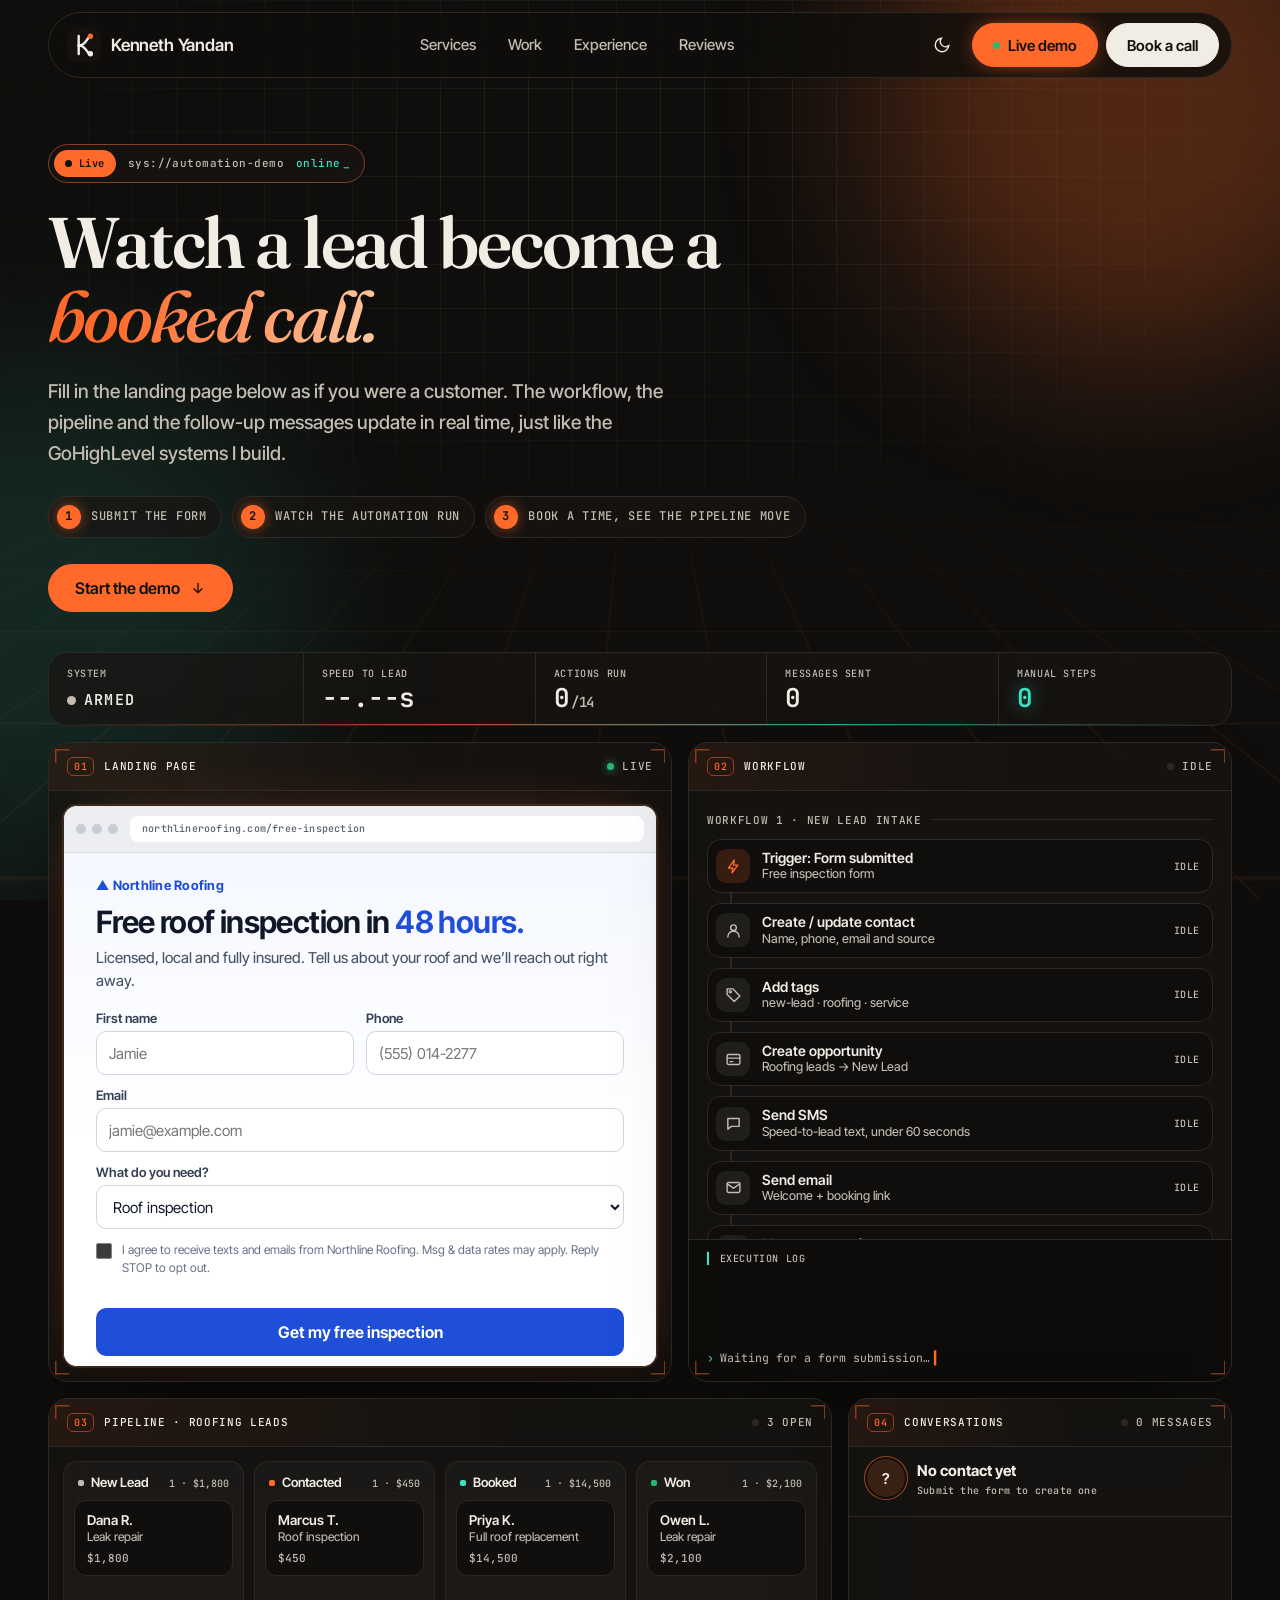
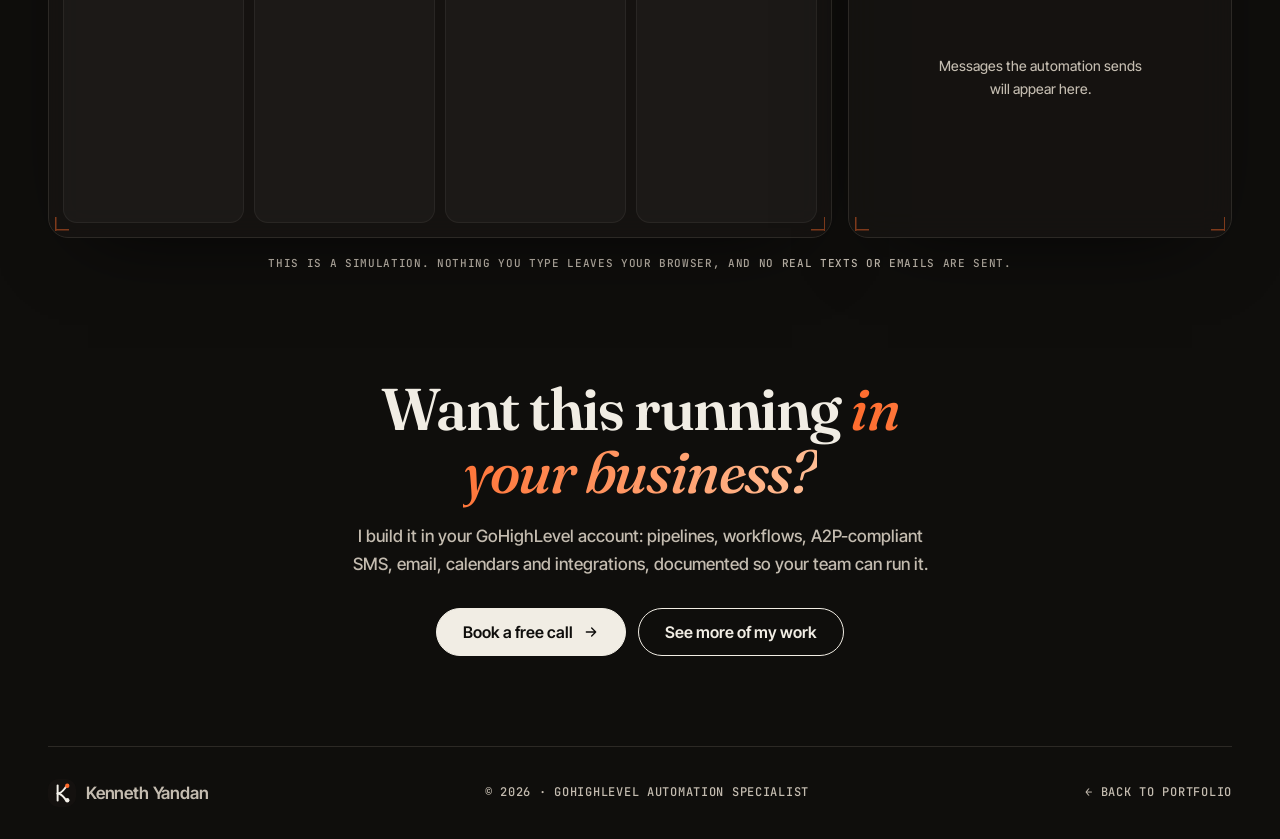
==== commit 8f1ab91b: "Grammar fixes and load-time optimization - Proofread copy on home and demo pages, project titles, pl" ====
--- a/demo/index.html
+++ b/demo/index.html
@@ -20,9 +20,11 @@
 <link rel="manifest" href="/site.webmanifest">
 <link rel="preconnect" href="https://fonts.googleapis.com">
 <link rel="preconnect" href="https://fonts.gstatic.com" crossorigin>
-<link href="https://fonts.googleapis.com/css2?family=Fraunces:ital,opsz,wght@0,9..144,500..700;1,9..144,500..700&family=Inter+Tight:wght@400..700&family=JetBrains+Mono:wght@400;500&display=swap" rel="stylesheet">
-<link rel="stylesheet" href="/styles.css">
-<link rel="stylesheet" href="/demo/demo.css">
+<link rel="preload" as="style" href="https://fonts.googleapis.com/css2?family=Fraunces:ital,opsz,wght@0,9..144,500..700;1,9..144,500..700&family=Inter+Tight:wght@400..700&family=JetBrains+Mono:wght@400;500&display=swap">
+<link rel="stylesheet" href="https://fonts.googleapis.com/css2?family=Fraunces:ital,opsz,wght@0,9..144,500..700;1,9..144,500..700&family=Inter+Tight:wght@400..700&family=JetBrains+Mono:wght@400;500&display=swap" media="print" onload="this.media='all'">
+<noscript><link rel="stylesheet" href="https://fonts.googleapis.com/css2?family=Fraunces:ital,opsz,wght@0,9..144,500..700;1,9..144,500..700&family=Inter+Tight:wght@400..700&family=JetBrains+Mono:wght@400;500&display=swap"></noscript>
+<link rel="stylesheet" href="/styles.css?v=p1">
+<link rel="stylesheet" href="/demo/demo.css?v=m3">
 <script>try{var t=localStorage.getItem('ky-theme');document.documentElement.dataset.theme=t==='light'?'light':'dark'}catch(e){}</script>
 </head>
 <body class="demo-page">
@@ -57,7 +59,7 @@
 <section class="d-hero wrap" aria-labelledby="d-h">
   <p class="hud-tag mono"><span class="lv"><i aria-hidden="true"></i>Live</span> sys://automation-demo <b>online</b></p>
   <h1 id="d-h" class="d-title">Watch a lead become a <em>booked call.</em></h1>
-  <p class="lead">Fill in the landing page below as if you were a customer. The workflow, the pipeline and the follow-up messages update in real time, the same way the GoHighLevel systems I build do.</p>
+  <p class="lead">Fill in the landing page below as if you were a customer. The workflow, the pipeline and the follow-up messages update in real time, just like the GoHighLevel systems I build.</p>
   <ol class="d-how mono" aria-label="How to use the demo">
     <li><b>1</b> Submit the form</li>
     <li><b>2</b> Watch the automation run</li>
@@ -81,6 +83,7 @@
     <button role="tab" type="button" class="tab" data-p="flow" aria-selected="false" aria-controls="p-flow" id="t-flow">Workflow<i></i></button>
     <button role="tab" type="button" class="tab" data-p="pipe" aria-selected="false" aria-controls="p-pipe" id="t-pipe">Pipeline<i></i></button>
     <button role="tab" type="button" class="tab" data-p="inbox" aria-selected="false" aria-controls="p-inbox" id="t-inbox">Inbox<i></i></button>
+    <span class="tabs-bar" aria-hidden="true"><b id="tk-bar"></b></span>
   </div>
 
   <div class="grid">
@@ -193,6 +196,6 @@
   <a class="mono" href="/">← Back to portfolio</a>
 </footer>
 
-<script src="/demo/demo.js" defer></script>
+<script src="/demo/demo.js?v=m3" defer></script>
 </body>
 </html>
--- a/demo/demo.css
+++ b/demo/demo.css
@@ -162,37 +162,75 @@
 @media (max-width:1100px){.board{grid-template-columns:repeat(4,minmax(140px,1fr))}}
 @media (max-width:980px){
   .demo-page main{padding-top:104px}
-  .d-hero{text-align:left}
-  .tabs{display:flex;position:sticky;top:78px;z-index:20;gap:4px;padding:5px;margin-bottom:12px;border:1px solid var(--line);border-radius:999px;background:color-mix(in srgb,var(--bg) 88%,transparent);-webkit-backdrop-filter:blur(12px);backdrop-filter:blur(12px)}
-  .tab{position:relative;flex:1;min-height:42px;border:0;border-radius:999px;background:transparent;color:var(--muted);font:600 14px var(--sans);cursor:pointer;transition:background .2s,color .2s}
-  .tab.on{background:var(--ink);color:var(--on-ink)}
-  .tab i{position:absolute;top:7px;right:10px;width:8px;height:8px;border-radius:50%;background:var(--accent-2);transform:scale(0);transition:transform .3s var(--ease)}
+  /* one pane at a time; the tabs switch themselves to follow the automation */
+  .tabs{display:flex;position:sticky;top:80px;z-index:30;gap:4px;padding:5px;margin-bottom:12px;border:1px solid var(--line);border-radius:999px;background:color-mix(in srgb,var(--bg) 86%,transparent);-webkit-backdrop-filter:blur(14px);backdrop-filter:blur(14px);overflow:hidden;box-shadow:0 12px 30px -18px #000}
+  .tab{position:relative;flex:1;min-height:42px;border:0;border-radius:999px;background:transparent;color:var(--muted);font:600 14px var(--sans);cursor:pointer;transition:background .3s,color .3s,box-shadow .3s}
+  .tab.on{background:var(--accent-2);color:#14110F;box-shadow:0 0 20px -4px var(--glow)}
+  .tab i{position:absolute;top:7px;right:9px;width:7px;height:7px;border-radius:50%;background:var(--accent-2);box-shadow:0 0 8px var(--accent-2);transform:scale(0);transition:transform .3s var(--ease)}
   .tab.ping i{transform:scale(1)}
+  .tabs-bar{position:absolute;left:16px;right:16px;bottom:1px;height:2px;border-radius:2px;background:color-mix(in srgb,var(--ink) 8%,transparent)}
+  .tabs-bar b{display:block;height:100%;width:0;border-radius:2px;background:linear-gradient(90deg,var(--accent-2),var(--cyan,#3FE0C5));box-shadow:0 0 8px var(--accent-2);transition:width .6s var(--ease)}
   .grid{display:block}
-  .pane{display:none;height:min(640px,calc(100dvh - 150px));min-height:520px}
-  .pane.on{display:flex;animation:in .35s var(--ease) both}
-  .board{grid-template-columns:repeat(4,minmax(150px,1fr))}
+  .pane{display:none;height:min(600px,calc(100dvh - 160px));min-height:480px}
+  .pane.on{display:flex;animation:in .45s var(--ease) both}
+  .pane-pipe .board{align-content:start}
 }
 @media (max-width:640px){
   .demo-page main{padding-top:92px}
   .d-title{font-size:clamp(34px,10vw,46px)}
-  .d-hero .lead{font-size:16px}
+  .d-hero .lead{font-size:16px;margin:16px 0 20px}
   .d-how{gap:6px}.d-how li{font-size:10px;padding:6px 12px 6px 6px}
+  .ph{padding:11px 14px}
   .tabs{top:70px}.tab{font-size:13px}
-  .browser{margin:10px}
-  .lp-form .two{grid-template-columns:1fr}
-  .slots{gap:6px}.slot{font-size:13px}
-  .wf{padding:14px 12px 6px}
-  .st-node{grid-template-columns:30px 1fr;gap:10px}
-  .st-node .ic{width:30px;height:30px}
-  .st-node .state{grid-column:2;margin-top:-2px}
-  .wf li:not(:last-child)::after{left:21px}
-  .log{padding:10px 14px;height:118px}
+  .pane{height:min(560px,calc(100dvh - 140px));min-height:470px}
+  /* compact landing page */
+  .browser{margin:8px;border-radius:12px}
+  .bar{padding:7px 10px;gap:8px}.dots i{width:8px;height:8px}.url{padding:4px 10px}
+  .scr{padding:14px 14px 16px}
+  .lp-brand{font-size:12px;margin-bottom:6px}
+  .site .lp-h{font-size:21px}
+  .lp-sub{font-size:13px;margin:4px 0 12px}
+  [data-s=form] .lp-sub{display:none}
+  [data-s=form] .lp-h{margin-bottom:14px}
+  .lp-form{gap:9px}
+  .lp-form .two{gap:8px}
+  .lp-form label{font-size:12px;gap:3px}
+  .lp-form input:not([type=checkbox]),.lp-form select{min-height:40px;padding:7px 10px;font-size:16px}
+  .lp-form .chk{font-size:11px;gap:8px}
+  .lp-err{min-height:0;margin:0}.lp-err:empty{display:none}
+  .lp-btn{min-height:44px;font-size:15px}
+  .lp-fill{min-height:34px}
+  .slots{gap:6px;margin-bottom:12px}.day{gap:6px}.slot{min-height:36px;font-size:13px}
+  .prep{gap:7px}.prep li{padding:9px 12px;font-size:13px}
+  .ok-badge{width:52px;height:52px;margin-bottom:10px}
+  .lp-note{font-size:13px}
+  /* compact workflow: one line per step, details only on the running step */
+  .wf{padding:12px 12px 6px}
+  .wf li{margin-bottom:8px}
+  .wf li:not(:last-child)::after{left:21px;height:8px}
+  .st-node{grid-template-columns:28px minmax(0,1fr) auto;gap:10px;padding:7px 10px 7px 7px}
+  .st-node .ic{width:28px;height:28px;border-radius:8px}.st-node .ic svg{width:15px;height:15px}
+  .st-node b{font-size:13px}
+  .st-node small{display:none;font-size:11.5px}
+  li.run .st-node small,li.wait .st-node small{display:block}
+  .st-node .state{font-size:9px}
+  .log{padding:8px 14px;height:88px}
+  .log li{font-size:10.5px}
+  .log li:nth-last-child(n+4){display:none}
+  /* pipeline as a 2 x 2 grid */
   .board{padding:10px;grid-template-columns:1fr 1fr;align-content:start;gap:8px}
-  .col{padding:8px}.col-h{flex-direction:column;gap:2px;padding-bottom:8px}
-  .opp{padding:9px 10px}.opp.you::after{top:6px;right:6px}
-  .pane{height:calc(100dvh - 140px)}
+  .col{padding:8px;min-height:120px}.col-h{flex-direction:column;gap:2px;padding-bottom:8px}
+  .opp{padding:8px 10px}.opp b{font-size:13px}.opp small{font-size:11px}
+  .opp.you b{padding-right:34px}
+  .opp.you::after{top:7px;right:7px;font-size:9px}
+  /* inbox */
+  .who-bar{padding:10px 14px 6px}.who-bar>div{min-width:0}
+  .who-bar small{overflow-wrap:anywhere}
+  .tagrow{padding:0 14px 8px}
+  .thread{padding:12px 14px}
+  .msg{max-width:94%}.msg .bub{font-size:13px}
 }
+@media (max-width:360px){.site .lp-h{font-size:20px}}
 @media (prefers-reduced-motion:reduce){li.run .ic svg{animation:none}.wf,.thread{scroll-behavior:auto}}
 
 /* =========================================================
@@ -305,10 +343,6 @@
 .who-bar .av{box-shadow:0 0 0 2px var(--bg),0 0 0 3px color-mix(in srgb,var(--accent-2) 60%,transparent)}
 .tag{background:color-mix(in srgb,var(--cyan) 7%,transparent);border-color:color-mix(in srgb,var(--cyan) 35%,var(--line));color:var(--ink)}
 
-/* mobile tabs */
-.tabs{background:var(--glass)!important}
-.tab.on{background:var(--accent-2)!important;color:#14110F!important;box-shadow:0 0 20px -4px var(--glow)}
-.tab i{box-shadow:0 0 8px var(--accent-2)}
 
 /* closing CTA */
 .d-cta h2 em{background:linear-gradient(100deg,var(--accent-2),#FFC59E,var(--accent-2));background-size:220% 100%;-webkit-background-clip:text;background-clip:text;color:transparent;animation:shine 5s linear infinite}
